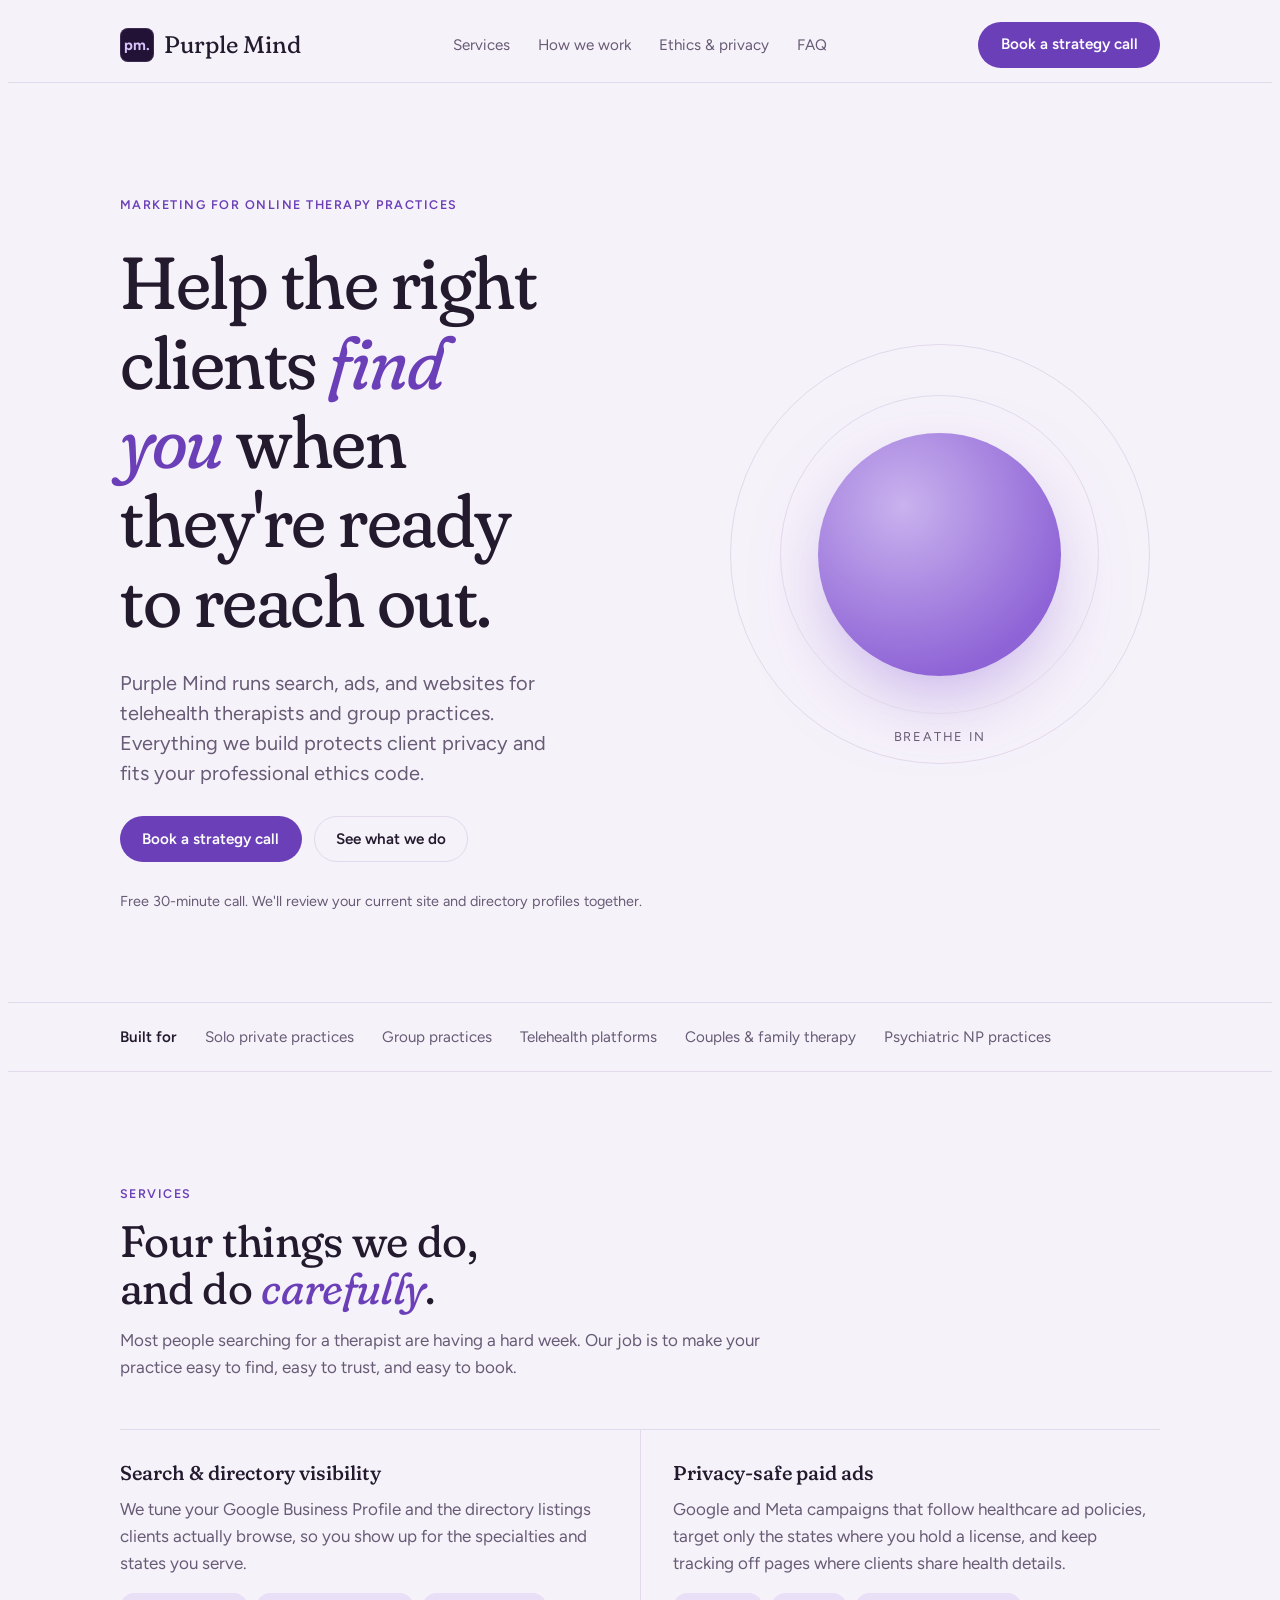
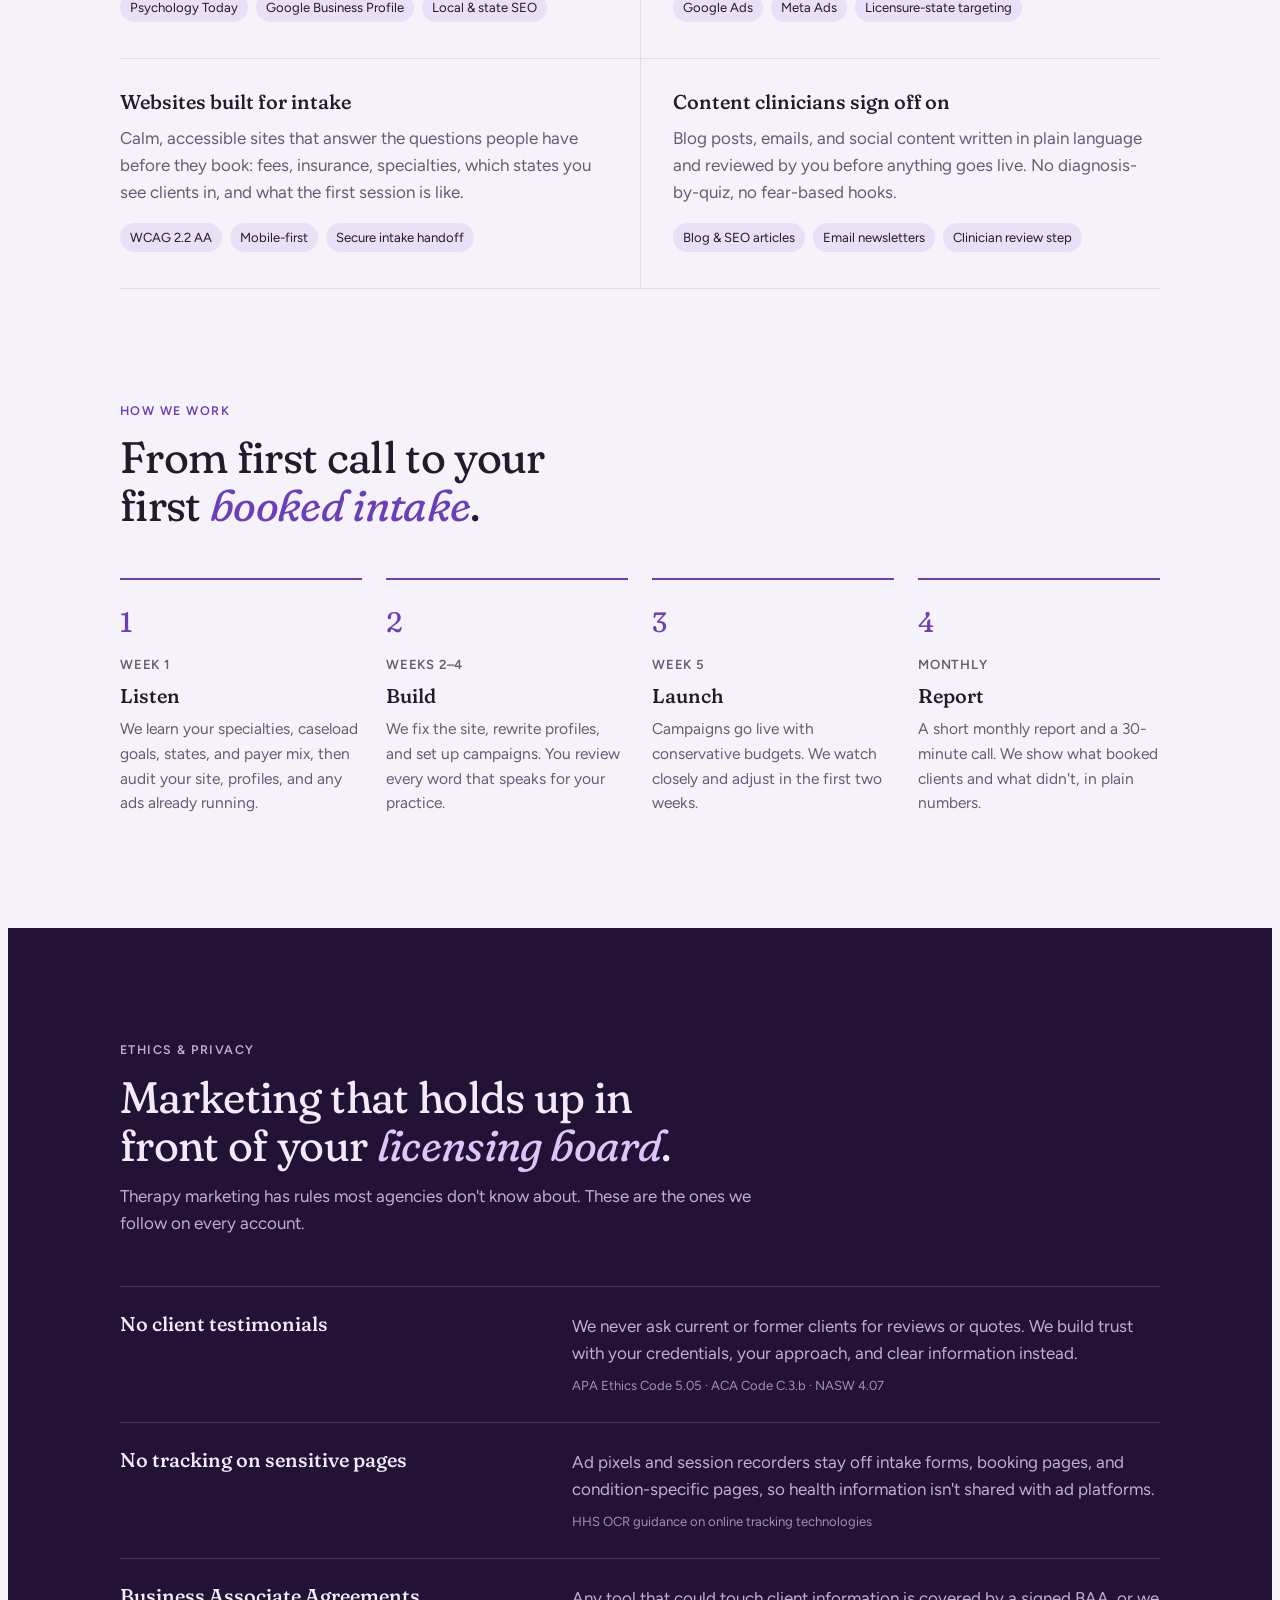
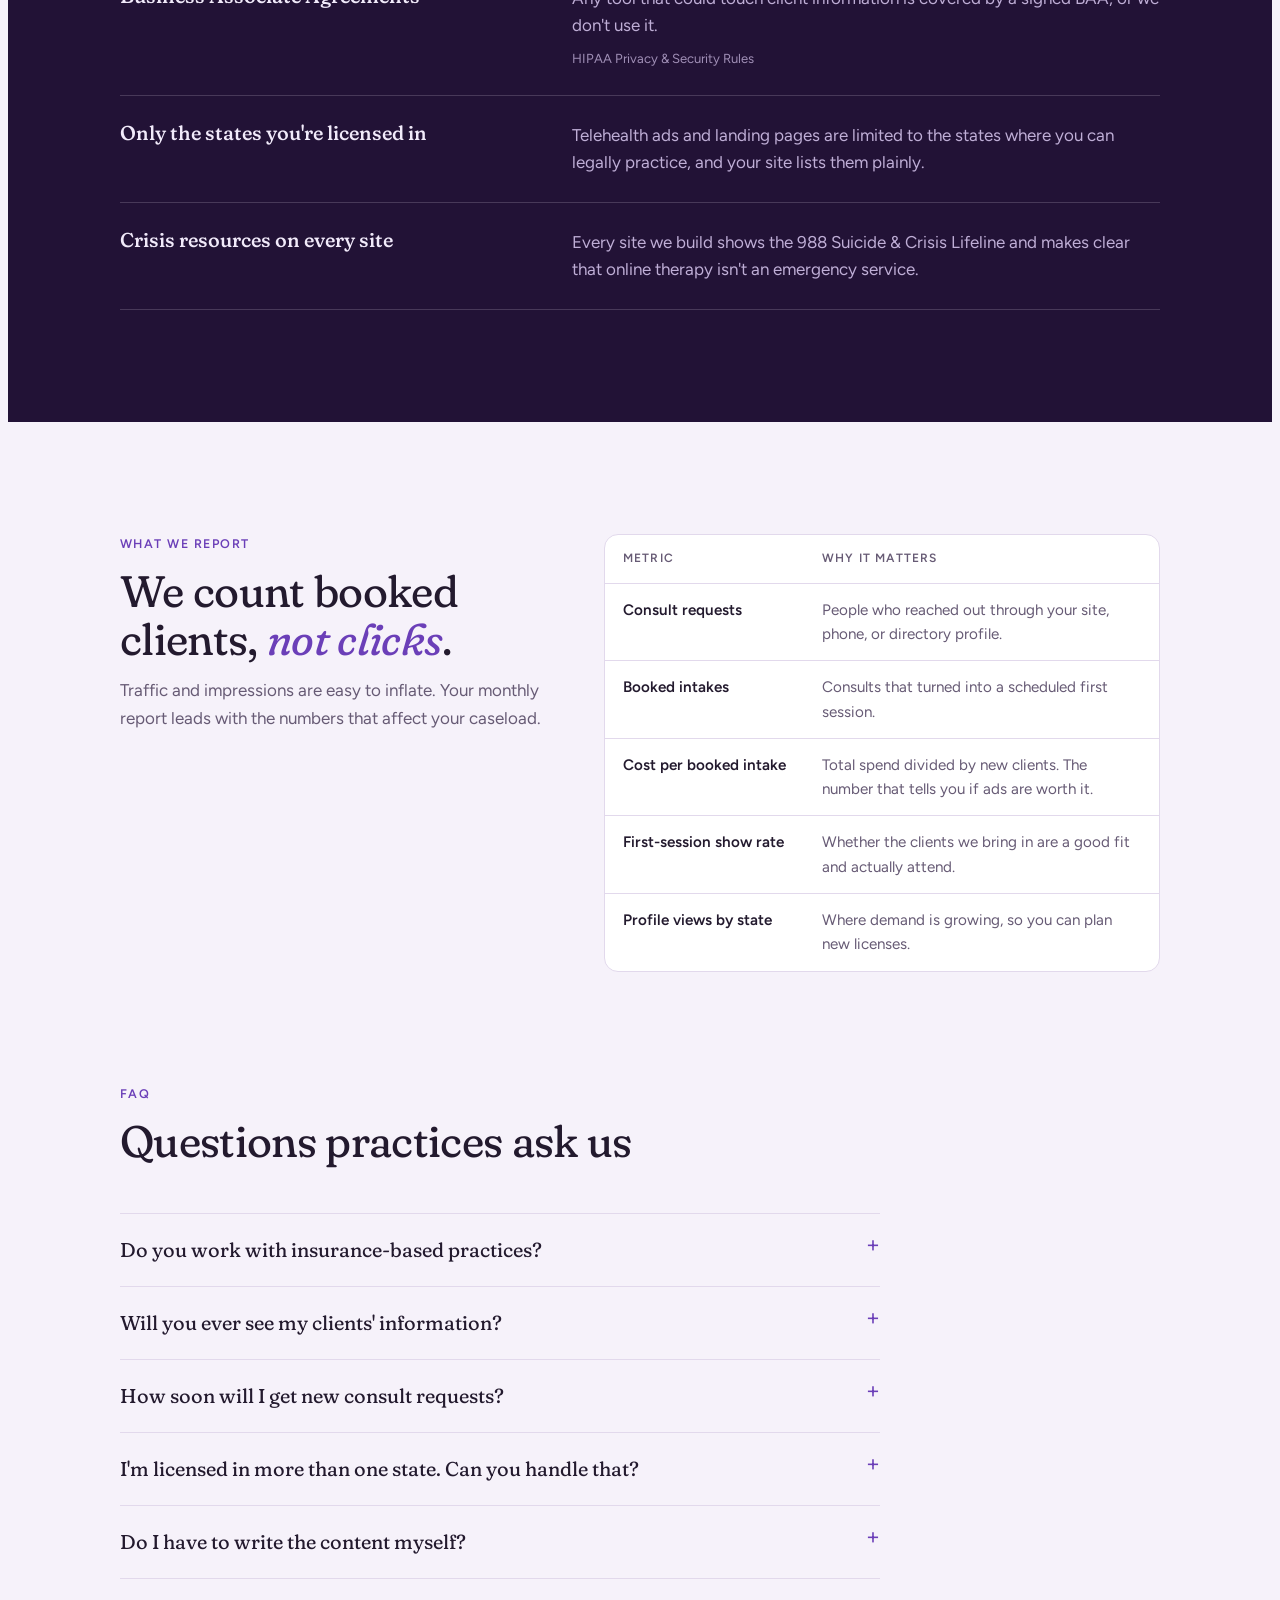
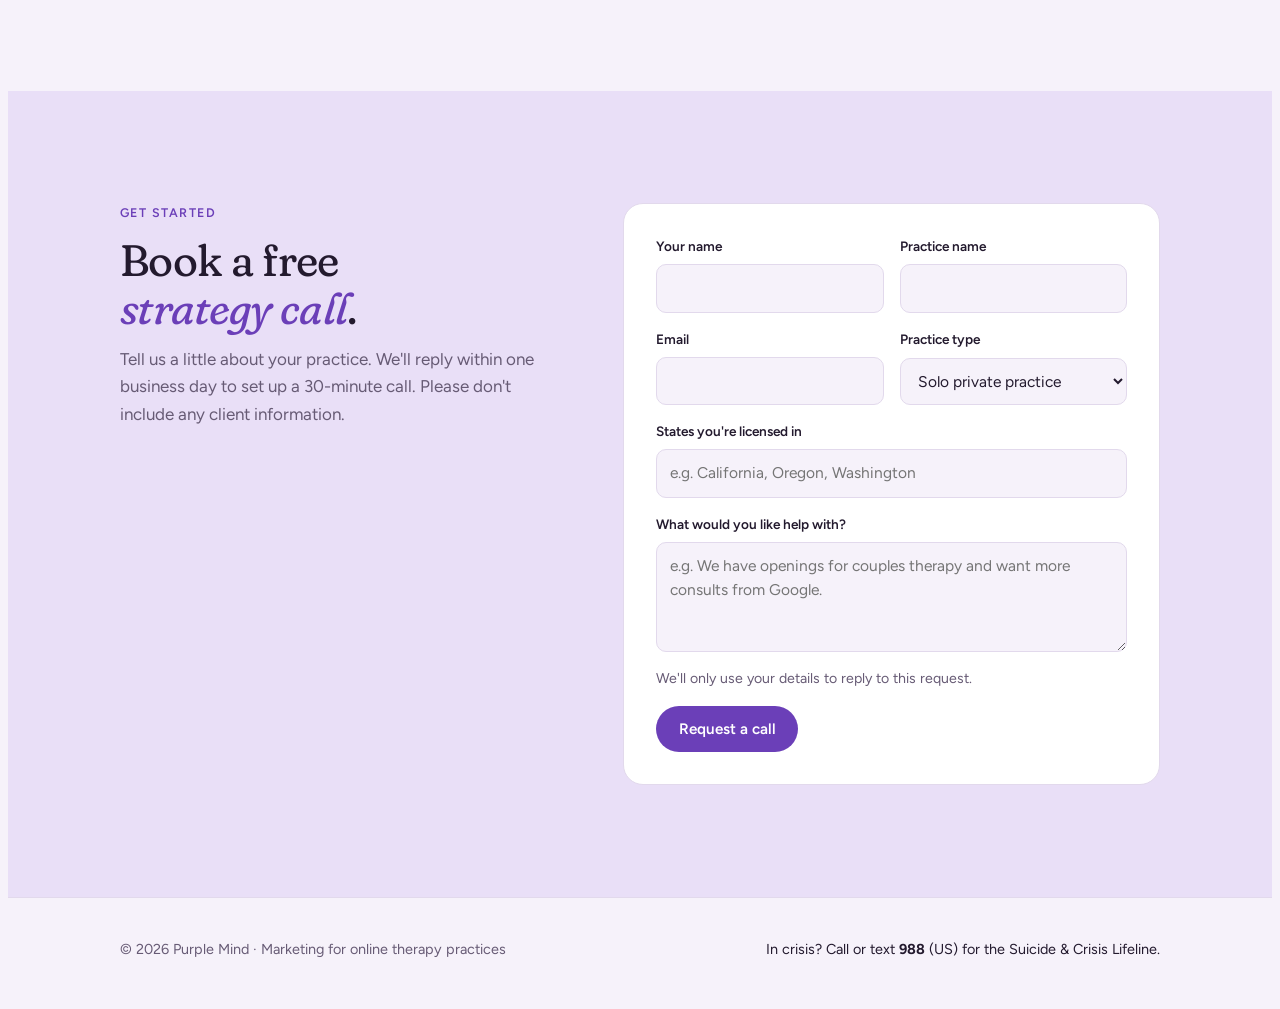
==== index.html @ 17be766f "Add Purple Mind marketing site Co-Authored-By: Claude Opus 5.5 <noreply@anthropic.com>" ====
<!doctype html>
<html lang="en">
<head>
<meta charset="utf-8">
<meta name="viewport" content="width=device-width, initial-scale=1, viewport-fit=cover">
<meta name="description" content="Purple Mind is a marketing agency for online therapy practices: privacy-safe ads, search, and websites built for intake.">
<title>Purple Mind</title>
<link rel="preconnect" href="https://fonts.googleapis.com">
<link rel="preconnect" href="https://fonts.gstatic.com" crossorigin>
<link rel="stylesheet" href="https://fonts.googleapis.com/css2?family=Fraunces:ital,opsz,wght,SOFT@0,9..144,300..600,100;1,9..144,300..600,100&family=Figtree:wght@400;500;600;700&display=swap">
<style>
/* Layout: calm left-aligned editorial column, one breathing orb in the hero, a deep plum band for the ethics promise */
:root {
  --bg: #F6F2FA;
  --surface: #FFFFFF;
  --ink: #231A2E;
  --muted: #675B75;
  --line: #E2D9EC;
  --accent: #6B3FB8;
  --accent-ink: #FFFFFF;
  --soft: #E9DFF7;
  --band: #221236;
  --band-ink: #F1EAFA;
  --band-muted: #BFAED6;
  --orb-a: #C9B2EE;
  --orb-b: #8E63D6;
  --display: "Fraunces", "Iowan Old Style", Georgia, serif;
  --body: "Figtree", "Segoe UI", system-ui, -apple-system, sans-serif;
  --step-0: 1rem;
  --step-1: 1.25rem;
  --step-2: 1.75rem;
  --step-3: clamp(2rem, 4vw, 2.75rem);
  --step-4: clamp(2.6rem, 6.5vw, 4.6rem);
}
@media (prefers-color-scheme: dark) {
  :root:not([data-theme="light"]) {
    --bg: #14101A; --surface: #1D1726; --ink: #EEE8F6; --muted: #A99CBA; --line: #2F263B;
    --accent: #B99BF2; --accent-ink: #1A1024; --soft: #2A203A;
    --band: #1E1132; --band-ink: #F1EAFA; --band-muted: #B6A6CF;
    --orb-a: #4A3474; --orb-b: #9C78E2; color-scheme: dark;
  }
}
:root[data-theme="dark"] {
  --bg: #14101A; --surface: #1D1726; --ink: #EEE8F6; --muted: #A99CBA; --line: #2F263B;
  --accent: #B99BF2; --accent-ink: #1A1024; --soft: #2A203A;
  --band: #1E1132; --band-ink: #F1EAFA; --band-muted: #B6A6CF;
  --orb-a: #4A3474; --orb-b: #9C78E2; color-scheme: dark;
}

* { box-sizing: border-box; }
html { scroll-behavior: smooth; }
@media (prefers-reduced-motion: reduce) { html { scroll-behavior: auto; } }
body {
  background: var(--bg); color: var(--ink);
  font-family: var(--body); font-size: 17px; line-height: 1.6;
  -webkit-font-smoothing: antialiased;
}
.wrap { max-width: 1120px; margin-inline: auto; padding-inline: clamp(16px, 4vw, 40px); }
h1, h2, h3 { font-family: var(--display); font-weight: 400; line-height: 1.08; text-wrap: balance; margin: 0; font-variation-settings: "SOFT" 100; }
h1 { font-size: var(--step-4); letter-spacing: -0.02em; }
h2 { font-size: var(--step-3); letter-spacing: -0.015em; }
h3 { font-size: var(--step-1); font-weight: 500; }
em { font-style: italic; color: var(--accent); }
p { margin: 0; }
a { color: inherit; }
:focus-visible { outline: 2px solid var(--accent); outline-offset: 3px; border-radius: 4px; }
.eyebrow { font-size: 0.78rem; font-weight: 600; letter-spacing: 0.12em; text-transform: uppercase; color: var(--accent); }
.lede { font-size: var(--step-1); color: var(--muted); max-width: 34ch; line-height: 1.5; }

.btn {
  display: inline-flex; align-items: center; gap: 0.5em;
  font: 600 0.95rem/1 var(--body); text-decoration: none;
  padding: 0.95em 1.4em; border-radius: 999px; border: 1px solid transparent; cursor: pointer;
  transition: transform .2s ease, background .2s ease;
}
.btn-primary { background: var(--accent); color: var(--accent-ink); }
.btn-primary:hover { transform: translateY(-1px); }
.btn-ghost { border-color: var(--line); color: var(--ink); background: transparent; }
.btn-ghost:hover { background: var(--soft); }

/* Nav */
header.nav {
  position: sticky; top: env(safe-area-inset-top, 0px); z-index: 10;
  background: color-mix(in srgb, var(--bg) 88%, transparent);
  backdrop-filter: blur(10px); border-bottom: 1px solid var(--line);
}
.nav .wrap { display: flex; align-items: center; justify-content: space-between; gap: 16px; padding-block: 14px; }
.logo { font-family: var(--display); font-size: 1.5rem; text-decoration: none; display: flex; align-items: center; gap: 10px; font-variation-settings: "SOFT" 100; }
.logo-mark { width: 34px; height: 34px; border-radius: 8px; background: #221236; color: #D8C3FB; display: grid; place-items: center; font: 700 0.92rem/1 var(--body); letter-spacing: -0.02em; box-shadow: inset 0 0 0 1px color-mix(in srgb, #D8C3FB 14%, transparent); }
.nav-links { display: flex; gap: 28px; font-size: 0.95rem; color: var(--muted); }
.nav-links a { text-decoration: none; }
.nav-links a:hover { color: var(--ink); }
@media (max-width: 820px) { .nav-links { display: none; } }

/* Hero */
.hero { padding-block: clamp(56px, 9vw, 112px) clamp(48px, 7vw, 88px); }
.hero .wrap { display: grid; grid-template-columns: 1.25fr 1fr; gap: 48px; align-items: center; }
.hero-copy { display: grid; gap: 28px; min-width: 0; }
.hero-actions { display: flex; flex-wrap: wrap; gap: 12px; }
.hero-note { font-size: 0.9rem; color: var(--muted); }
.breath { position: relative; aspect-ratio: 1; max-width: 420px; width: 100%; justify-self: center; display: grid; place-items: center; }
.ring { position: absolute; inset: 0; border-radius: 50%; border: 1px solid var(--line); }
.ring.r2 { inset: 12%; }
.orb {
  width: 58%; aspect-ratio: 1; border-radius: 50%;
  background: radial-gradient(circle at 35% 30%, var(--orb-a), var(--orb-b) 75%);
  box-shadow: 0 30px 80px -20px color-mix(in srgb, var(--orb-b) 55%, transparent);
  animation: breathe 10s ease-in-out infinite;
}
.breath-label { position: absolute; bottom: 4%; font-size: 0.8rem; letter-spacing: 0.14em; text-transform: uppercase; color: var(--muted); }
@keyframes breathe { 0%, 100% { transform: scale(0.82); } 50% { transform: scale(1.08); } }
@media (prefers-reduced-motion: reduce) { .orb { animation: none; } }
@media (max-width: 820px) {
  .hero .wrap { grid-template-columns: 1fr; }
  .breath { max-width: 260px; order: -1; }
}

/* Audience strip */
.audience { border-block: 1px solid var(--line); padding-block: 22px; }
.audience .wrap { display: flex; flex-wrap: wrap; align-items: center; gap: 12px 28px; color: var(--muted); font-size: 0.95rem; }
.audience strong { color: var(--ink); font-weight: 600; }

section.block { padding-block: clamp(64px, 9vw, 112px); }
.section-head { display: grid; gap: 14px; max-width: 640px; margin-bottom: 48px; }
.section-head p { color: var(--muted); }

/* Services */
.services { display: grid; grid-template-columns: repeat(2, minmax(0, 1fr)); gap: 0; border-top: 1px solid var(--line); }
.service { padding: 32px 32px 36px 0; border-bottom: 1px solid var(--line); display: grid; gap: 12px; align-content: start; }
.service:nth-child(even) { padding-left: 32px; padding-right: 0; border-left: 1px solid var(--line); }
.service p { color: var(--muted); max-width: 46ch; }
.service ul { margin: 4px 0 0; padding: 0; list-style: none; display: flex; flex-wrap: wrap; gap: 8px; }
.service li { font-size: 0.82rem; padding: 4px 10px; border-radius: 999px; background: var(--soft); color: var(--ink); }
@media (max-width: 720px) {
  .services { grid-template-columns: 1fr; }
  .service, .service:nth-child(even) { padding: 28px 0; border-left: 0; }
}

/* Process */
.steps { display: grid; grid-template-columns: repeat(4, minmax(0, 1fr)); gap: 24px; counter-reset: step; }
.step { display: grid; gap: 10px; align-content: start; padding-top: 20px; border-top: 2px solid var(--accent); }
.step-num { font-family: var(--display); font-size: var(--step-2); color: var(--accent); font-variation-settings: "SOFT" 100; }
.step .when { font-size: 0.82rem; font-weight: 600; letter-spacing: 0.06em; text-transform: uppercase; color: var(--muted); }
.step p { color: var(--muted); font-size: 0.97rem; }
@media (max-width: 880px) { .steps { grid-template-columns: repeat(2, minmax(0, 1fr)); } }
@media (max-width: 520px) { .steps { grid-template-columns: 1fr; } }

/* Ethics band */
.band { background: var(--band); color: var(--band-ink); }
.band .eyebrow { color: var(--band-muted); }
.band .section-head p { color: var(--band-muted); }
.band em { color: #D9C6FA; }
.rules { display: grid; gap: 0; border-top: 1px solid color-mix(in srgb, var(--band-ink) 18%, transparent); }
.rule { display: grid; grid-template-columns: minmax(0, 1fr) minmax(0, 1.4fr); gap: 32px; padding-block: 26px; border-bottom: 1px solid color-mix(in srgb, var(--band-ink) 18%, transparent); }
.rule h3 { color: var(--band-ink); }
.rule p { color: var(--band-muted); }
.rule .src { display: block; margin-top: 8px; font-size: 0.82rem; color: color-mix(in srgb, var(--band-muted) 80%, transparent); }
@media (max-width: 720px) { .rule { grid-template-columns: 1fr; gap: 8px; } }

/* Reporting */
.report { display: grid; grid-template-columns: 1fr 1.3fr; gap: 56px; align-items: start; }
.report .section-head { margin-bottom: 0; }
.table-wrap { overflow-x: auto; border: 1px solid var(--line); border-radius: 14px; background: var(--surface); }
table { width: 100%; border-collapse: collapse; font-size: 0.95rem; }
th, td { text-align: left; padding: 14px 18px; border-bottom: 1px solid var(--line); vertical-align: top; }
th { font-size: 0.75rem; letter-spacing: 0.1em; text-transform: uppercase; color: var(--muted); font-weight: 600; }
tr:last-child td { border-bottom: 0; }
td:first-child { font-weight: 600; white-space: nowrap; }
td:last-child { color: var(--muted); }
@media (max-width: 880px) { .report { grid-template-columns: 1fr; gap: 32px; } }

/* FAQ */
.faq { max-width: 760px; border-top: 1px solid var(--line); }
details { border-bottom: 1px solid var(--line); padding-block: 20px; }
summary { cursor: pointer; list-style: none; display: flex; justify-content: space-between; gap: 16px; font-family: var(--display); font-size: var(--step-1); font-variation-settings: "SOFT" 100; }
summary::-webkit-details-marker { display: none; }
summary::after { content: "+"; color: var(--accent); font-family: var(--body); font-size: 1.4rem; line-height: 1; transition: transform .2s; }
details[open] summary::after { transform: rotate(45deg); }
details p { color: var(--muted); margin-top: 12px; max-width: 62ch; }

/* Contact */
.contact { background: var(--soft); }
.contact .wrap { display: grid; grid-template-columns: 1fr 1.2fr; gap: 56px; align-items: start; }
.contact .section-head { margin-bottom: 0; }
form { display: grid; grid-template-columns: repeat(2, minmax(0, 1fr)); gap: 16px; background: var(--surface); padding: clamp(20px, 3vw, 32px); border-radius: 20px; border: 1px solid var(--line); }
.field { display: grid; gap: 6px; min-width: 0; }
.field.full { grid-column: 1 / -1; }
label { font-size: 0.85rem; font-weight: 600; }
input, select, textarea {
  font: inherit; font-size: 0.97rem; color: var(--ink); background: var(--bg);
  border: 1px solid var(--line); border-radius: 10px; padding: 11px 13px; width: 100%;
}
textarea { min-height: 110px; resize: vertical; }
input:focus, select:focus, textarea:focus { outline: 2px solid var(--accent); outline-offset: 1px; border-color: transparent; }
.form-foot { grid-column: 1 / -1; display: flex; flex-wrap: wrap; align-items: center; gap: 16px; justify-content: space-between; }
.form-foot small { color: var(--muted); max-width: 38ch; }
.thanks { grid-column: 1 / -1; padding: 14px 16px; border-radius: 10px; background: var(--soft); font-size: 0.95rem; }
@media (max-width: 880px) { .contact .wrap { grid-template-columns: 1fr; gap: 32px; } }
@media (max-width: 520px) { form { grid-template-columns: 1fr; } }

/* Footer */
footer { padding-block: 40px; border-top: 1px solid var(--line); }
footer .wrap { display: flex; flex-wrap: wrap; justify-content: space-between; gap: 16px; color: var(--muted); font-size: 0.9rem; }
.crisis { color: var(--ink); }
</style>
</head>
<body>
<header class="nav">
  <div class="wrap">
    <a class="logo" href="#top"><span class="logo-mark" aria-hidden="true">pm.</span>Purple Mind</a>
    <nav class="nav-links" aria-label="Main">
      <a href="#services">Services</a>
      <a href="#process">How we work</a>
      <a href="#ethics">Ethics &amp; privacy</a>
      <a href="#faq">FAQ</a>
    </nav>
    <a class="btn btn-primary" href="#contact">Book a strategy call</a>
  </div>
</header>

<main id="top">
  <section class="hero">
    <div class="wrap">
      <div class="hero-copy">
        <span class="eyebrow">Marketing for online therapy practices</span>
        <h1>Help the right clients <em>find you</em> when they're ready to reach out.</h1>
        <p class="lede">Purple Mind runs search, ads, and websites for telehealth therapists and group practices. Everything we build protects client privacy and fits your professional ethics code.</p>
        <div class="hero-actions">
          <a class="btn btn-primary" href="#contact">Book a strategy call</a>
          <a class="btn btn-ghost" href="#services">See what we do</a>
        </div>
        <p class="hero-note">Free 30-minute call. We'll review your current site and directory profiles together.</p>
      </div>
      <div class="breath" aria-hidden="true">
        <span class="ring"></span><span class="ring r2"></span>
        <span class="orb"></span>
        <span class="breath-label" id="breath-label">Breathe in</span>
      </div>
    </div>
  </section>

  <div class="audience">
    <div class="wrap">
      <strong>Built for</strong>
      <span>Solo private practices</span>
      <span>Group practices</span>
      <span>Telehealth platforms</span>
      <span>Couples &amp; family therapy</span>
      <span>Psychiatric NP practices</span>
    </div>
  </div>

  <section class="block" id="services">
    <div class="wrap">
      <div class="section-head">
        <span class="eyebrow">Services</span>
        <h2>Four things we do, and do <em>carefully</em>.</h2>
        <p>Most people searching for a therapist are having a hard week. Our job is to make your practice easy to find, easy to trust, and easy to book.</p>
      </div>
      <div class="services">
        <article class="service">
          <h3>Search &amp; directory visibility</h3>
          <p>We tune your Google Business Profile and the directory listings clients actually browse, so you show up for the specialties and states you serve.</p>
          <ul><li>Psychology Today</li><li>Google Business Profile</li><li>Local &amp; state SEO</li></ul>
        </article>
        <article class="service">
          <h3>Privacy-safe paid ads</h3>
          <p>Google and Meta campaigns that follow healthcare ad policies, target only the states where you hold a license, and keep tracking off pages where clients share health details.</p>
          <ul><li>Google Ads</li><li>Meta Ads</li><li>Licensure-state targeting</li></ul>
        </article>
        <article class="service">
          <h3>Websites built for intake</h3>
          <p>Calm, accessible sites that answer the questions people have before they book: fees, insurance, specialties, which states you see clients in, and what the first session is like.</p>
          <ul><li>WCAG 2.2 AA</li><li>Mobile-first</li><li>Secure intake handoff</li></ul>
        </article>
        <article class="service">
          <h3>Content clinicians sign off on</h3>
          <p>Blog posts, emails, and social content written in plain language and reviewed by you before anything goes live. No diagnosis-by-quiz, no fear-based hooks.</p>
          <ul><li>Blog &amp; SEO articles</li><li>Email newsletters</li><li>Clinician review step</li></ul>
        </article>
      </div>
    </div>
  </section>

  <section class="block" id="process" style="padding-top:0">
    <div class="wrap">
      <div class="section-head">
        <span class="eyebrow">How we work</span>
        <h2>From first call to your first <em>booked intake</em>.</h2>
      </div>
      <div class="steps">
        <div class="step">
          <span class="step-num">1</span>
          <span class="when">Week 1</span>
          <h3>Listen</h3>
          <p>We learn your specialties, caseload goals, states, and payer mix, then audit your site, profiles, and any ads already running.</p>
        </div>
        <div class="step">
          <span class="step-num">2</span>
          <span class="when">Weeks 2–4</span>
          <h3>Build</h3>
          <p>We fix the site, rewrite profiles, and set up campaigns. You review every word that speaks for your practice.</p>
        </div>
        <div class="step">
          <span class="step-num">3</span>
          <span class="when">Week 5</span>
          <h3>Launch</h3>
          <p>Campaigns go live with conservative budgets. We watch closely and adjust in the first two weeks.</p>
        </div>
        <div class="step">
          <span class="step-num">4</span>
          <span class="when">Monthly</span>
          <h3>Report</h3>
          <p>A short monthly report and a 30-minute call. We show what booked clients and what didn't, in plain numbers.</p>
        </div>
      </div>
    </div>
  </section>

  <section class="block band" id="ethics">
    <div class="wrap">
      <div class="section-head">
        <span class="eyebrow">Ethics &amp; privacy</span>
        <h2>Marketing that holds up in front of your <em>licensing board</em>.</h2>
        <p>Therapy marketing has rules most agencies don't know about. These are the ones we follow on every account.</p>
      </div>
      <div class="rules">
        <div class="rule">
          <h3>No client testimonials</h3>
          <p>We never ask current or former clients for reviews or quotes. We build trust with your credentials, your approach, and clear information instead.
            <span class="src">APA Ethics Code 5.05 · ACA Code C.3.b · NASW 4.07</span></p>
        </div>
        <div class="rule">
          <h3>No tracking on sensitive pages</h3>
          <p>Ad pixels and session recorders stay off intake forms, booking pages, and condition-specific pages, so health information isn't shared with ad platforms.
            <span class="src">HHS OCR guidance on online tracking technologies</span></p>
        </div>
        <div class="rule">
          <h3>Business Associate Agreements</h3>
          <p>Any tool that could touch client information is covered by a signed BAA, or we don't use it.
            <span class="src">HIPAA Privacy &amp; Security Rules</span></p>
        </div>
        <div class="rule">
          <h3>Only the states you're licensed in</h3>
          <p>Telehealth ads and landing pages are limited to the states where you can legally practice, and your site lists them plainly.</p>
        </div>
        <div class="rule">
          <h3>Crisis resources on every site</h3>
          <p>Every site we build shows the 988 Suicide &amp; Crisis Lifeline and makes clear that online therapy isn't an emergency service.</p>
        </div>
      </div>
    </div>
  </section>

  <section class="block" id="reporting">
    <div class="wrap report">
      <div class="section-head">
        <span class="eyebrow">What we report</span>
        <h2>We count booked clients, <em>not clicks</em>.</h2>
        <p>Traffic and impressions are easy to inflate. Your monthly report leads with the numbers that affect your caseload.</p>
      </div>
      <div class="table-wrap">
        <table>
          <thead><tr><th>Metric</th><th>Why it matters</th></tr></thead>
          <tbody>
            <tr><td>Consult requests</td><td>People who reached out through your site, phone, or directory profile.</td></tr>
            <tr><td>Booked intakes</td><td>Consults that turned into a scheduled first session.</td></tr>
            <tr><td>Cost per booked intake</td><td>Total spend divided by new clients. The number that tells you if ads are worth it.</td></tr>
            <tr><td>First-session show rate</td><td>Whether the clients we bring in are a good fit and actually attend.</td></tr>
            <tr><td>Profile views by state</td><td>Where demand is growing, so you can plan new licenses.</td></tr>
          </tbody>
        </table>
      </div>
    </div>
  </section>

  <section class="block" id="faq" style="padding-top:0">
    <div class="wrap">
      <div class="section-head">
        <span class="eyebrow">FAQ</span>
        <h2>Questions practices ask us</h2>
      </div>
      <div class="faq">
        <details>
          <summary>Do you work with insurance-based practices?</summary>
          <p>Yes. We work with private-pay, in-network, and mixed practices. We'll shape your messaging and ad targeting around the panels you're on and the fees you charge.</p>
        </details>
        <details>
          <summary>Will you ever see my clients' information?</summary>
          <p>No. We set things up so client details go straight into your EHR or practice management system. We see counts, such as how many consults were booked, never names or notes.</p>
        </details>
        <details>
          <summary>How soon will I get new consult requests?</summary>
          <p>Paid ads usually bring the first requests within a few weeks of launch. Search and directory work builds more slowly, often over three to six months. We'll give you a realistic forecast after the audit.</p>
        </details>
        <details>
          <summary>I'm licensed in more than one state. Can you handle that?</summary>
          <p>Yes. We build state-specific pages and campaigns, and keep each one inside the rules for that state, including PSYPACT and counseling compact states where they apply.</p>
        </details>
        <details>
          <summary>Do I have to write the content myself?</summary>
          <p>No. We write it, and you approve it. Nothing clinical goes live without a licensed clinician on your team signing off.</p>
        </details>
      </div>
    </div>
  </section>

  <section class="block contact" id="contact">
    <div class="wrap">
      <div class="section-head">
        <span class="eyebrow">Get started</span>
        <h2>Book a free <em>strategy call</em>.</h2>
        <p>Tell us a little about your practice. We'll reply within one business day to set up a 30-minute call. Please don't include any client information.</p>
      </div>
      <form id="contact-form" novalidate>
        <div class="field">
          <label for="f-name">Your name</label>
          <input id="f-name" name="name" autocomplete="name" required>
        </div>
        <div class="field">
          <label for="f-practice">Practice name</label>
          <input id="f-practice" name="practice" autocomplete="organization">
        </div>
        <div class="field">
          <label for="f-email">Email</label>
          <input id="f-email" name="email" type="email" autocomplete="email" required>
        </div>
        <div class="field">
          <label for="f-type">Practice type</label>
          <select id="f-type" name="type">
            <option>Solo private practice</option>
            <option>Group practice (2–10 clinicians)</option>
            <option>Group practice (10+ clinicians)</option>
            <option>Telehealth platform</option>
            <option>Other</option>
          </select>
        </div>
        <div class="field full">
          <label for="f-states">States you're licensed in</label>
          <input id="f-states" name="states" placeholder="e.g. California, Oregon, Washington">
        </div>
        <div class="field full">
          <label for="f-goal">What would you like help with?</label>
          <textarea id="f-goal" name="goal" placeholder="e.g. We have openings for couples therapy and want more consults from Google."></textarea>
        </div>
        <div class="form-foot">
          <small>We'll only use your details to reply to this request.</small>
          <button class="btn btn-primary" type="submit">Request a call</button>
        </div>
        <p class="thanks" id="thanks" role="status" hidden></p>
      </form>
    </div>
  </section>
</main>

<footer>
  <div class="wrap">
    <span>© 2026 Purple Mind · Marketing for online therapy practices</span>
    <span class="crisis">In crisis? Call or text <strong>988</strong> (US) for the Suicide &amp; Crisis Lifeline.</span>
  </div>
</footer>

<script>
(function () {
  var label = document.getElementById('breath-label');
  var reduce = window.matchMedia && window.matchMedia('(prefers-reduced-motion: reduce)').matches;
  if (label && !reduce) {
    var inhale = true;
    setInterval(function () { inhale = !inhale; label.textContent = inhale ? 'Breathe in' : 'Breathe out'; }, 5000);
  } else if (label) { label.textContent = 'Take a breath'; }

  var form = document.getElementById('contact-form');
  var thanks = document.getElementById('thanks');
  form.addEventListener('submit', function (e) {
    e.preventDefault();
    var name = form.elements.name.value.trim();
    var email = form.elements.email.value.trim();
    if (!name || !/^\S+@\S+\.\S+$/.test(email)) {
      thanks.textContent = 'Please add your name and a valid email address so we can reply.';
      thanks.hidden = false;
      return;
    }
    thanks.textContent = 'Thanks, ' + name.split(' ')[0] + '. Your request is ready. (Preview site: this form isn’t connected to an inbox yet.)';
    thanks.hidden = false;
    form.reset();
  });
})();
</script>
</body>
</html>
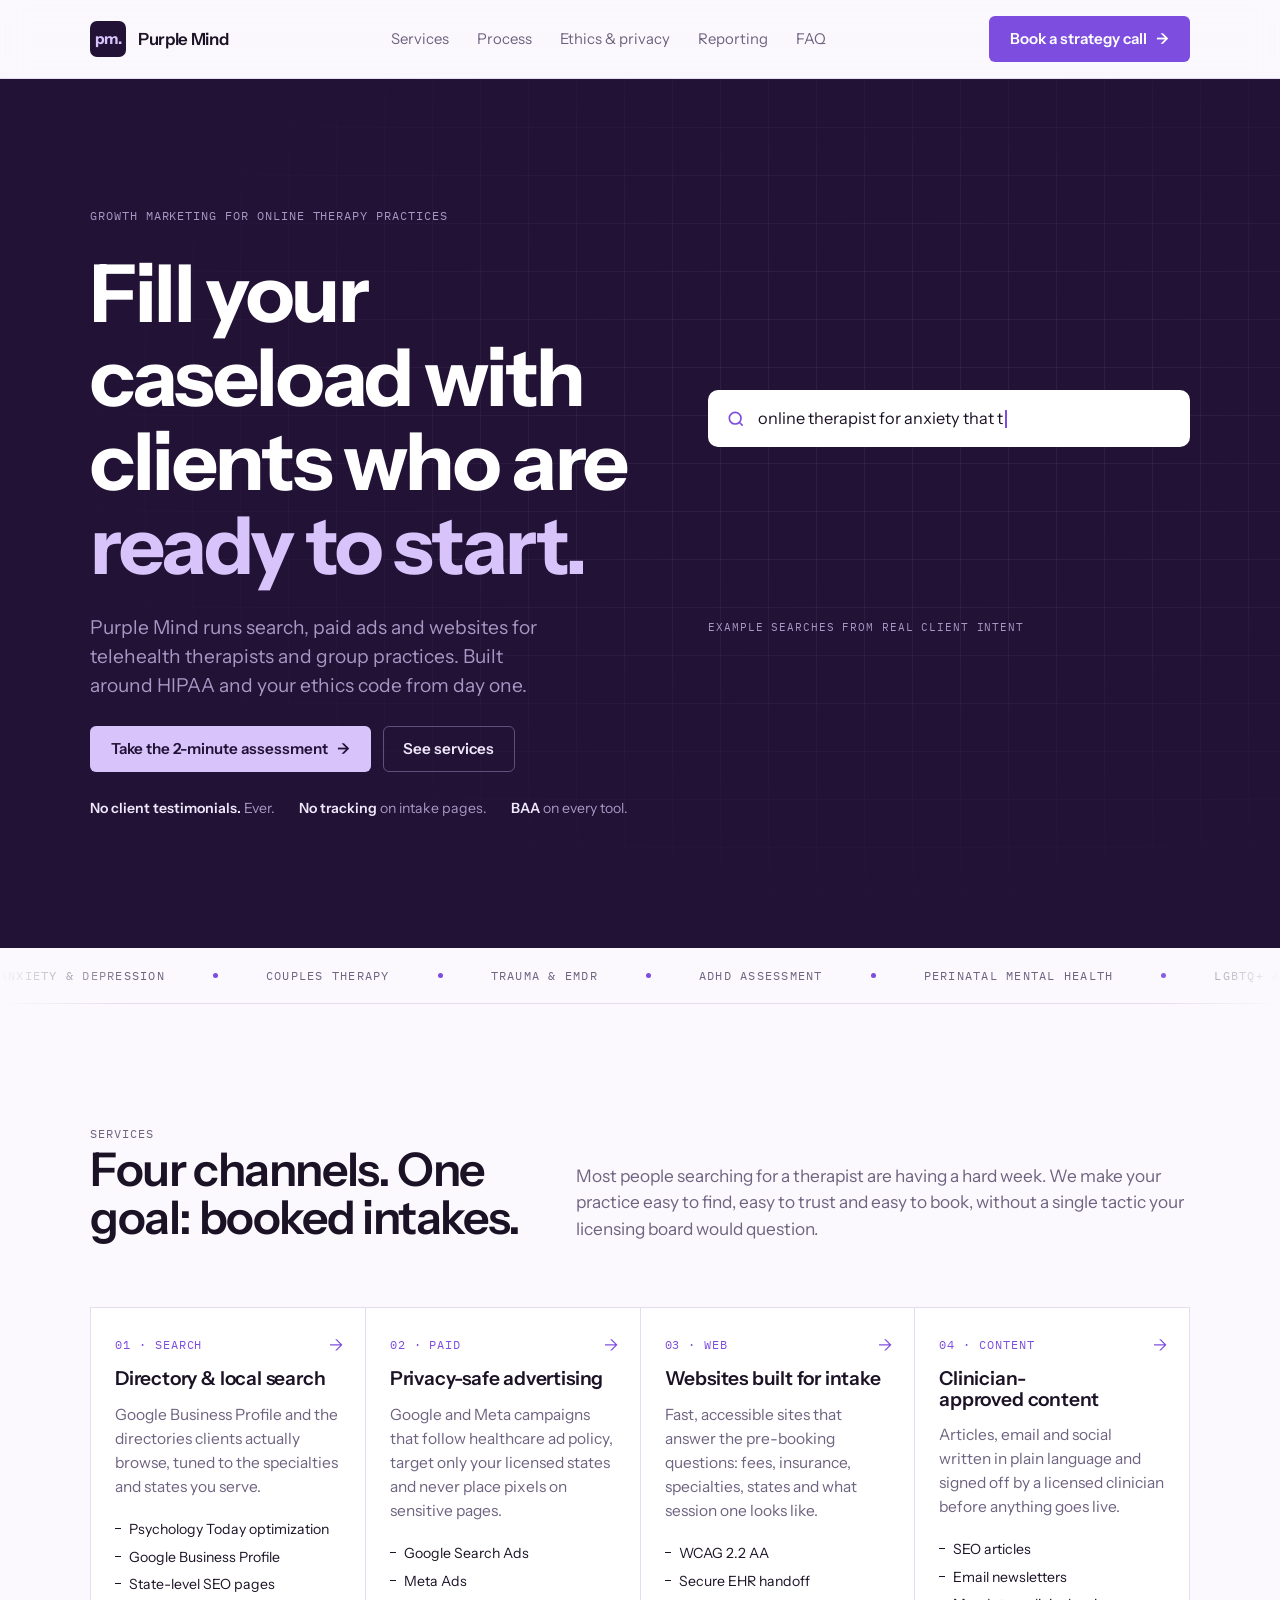
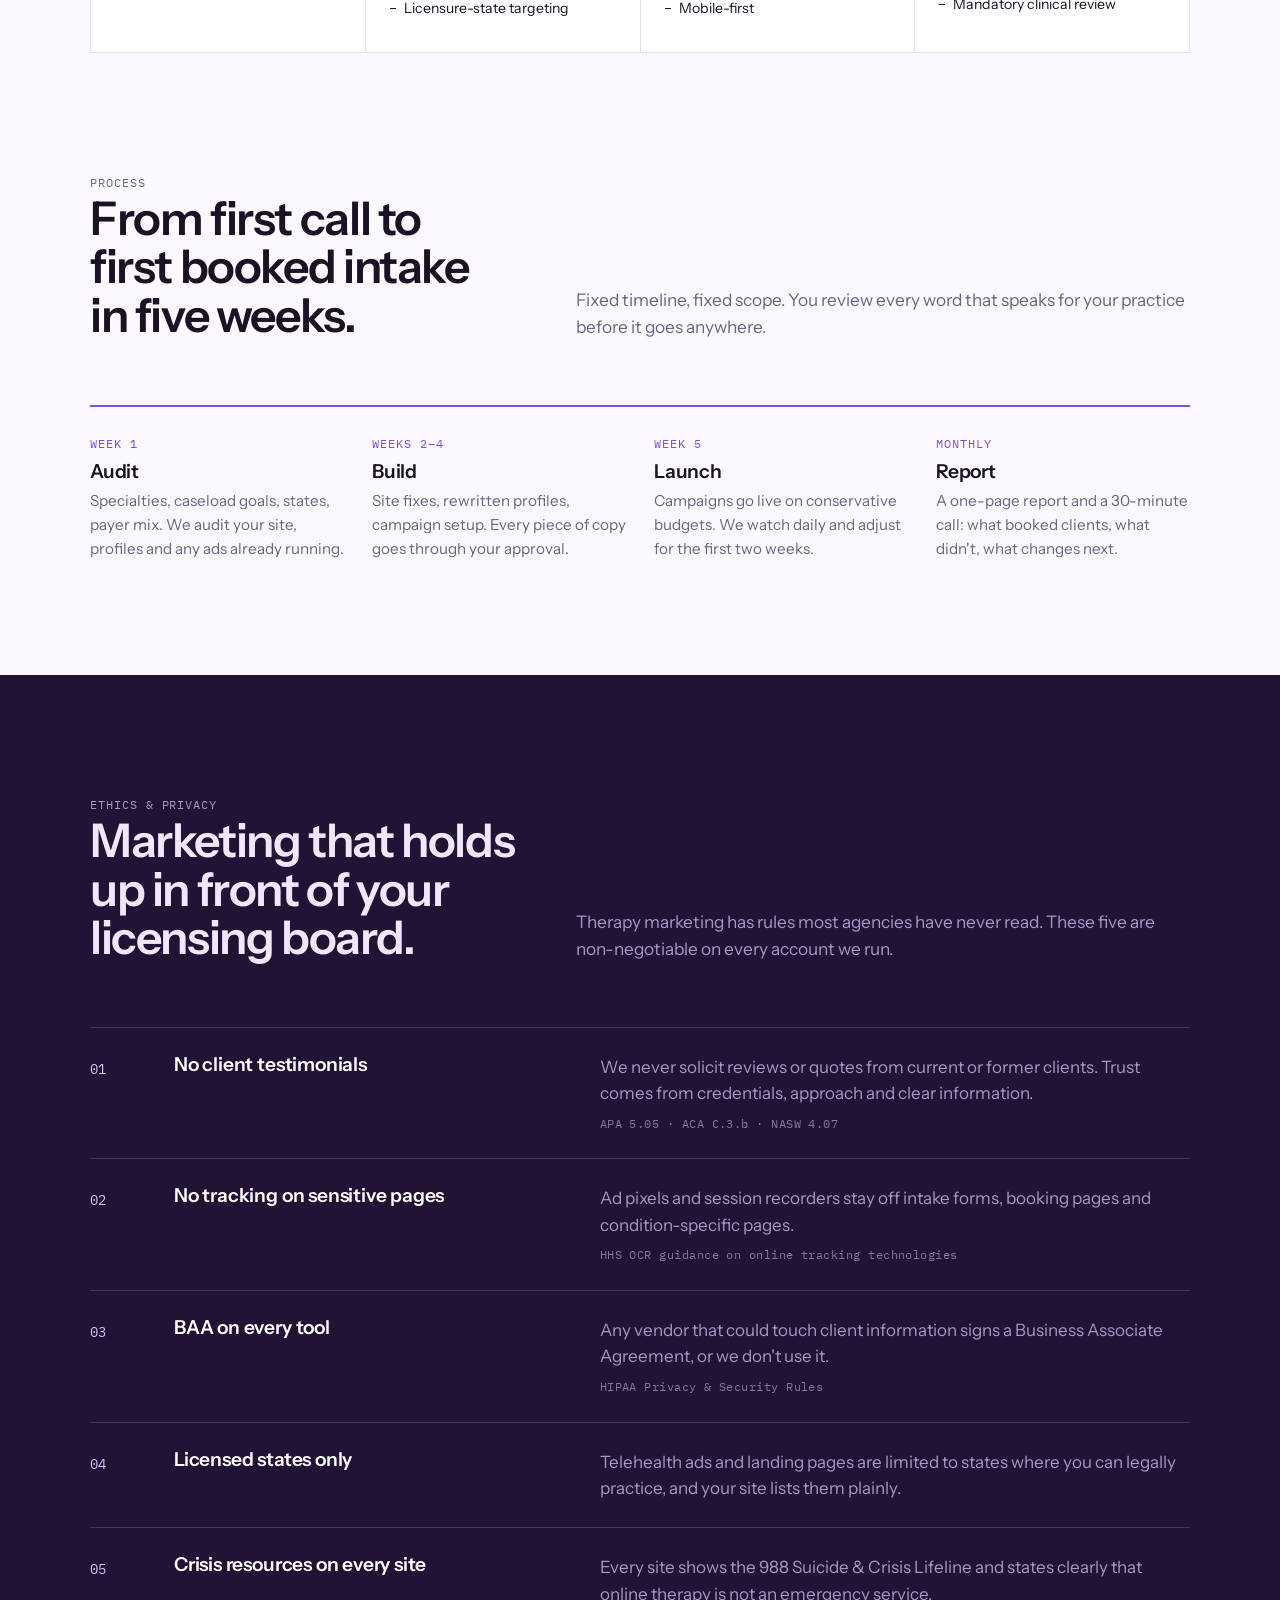
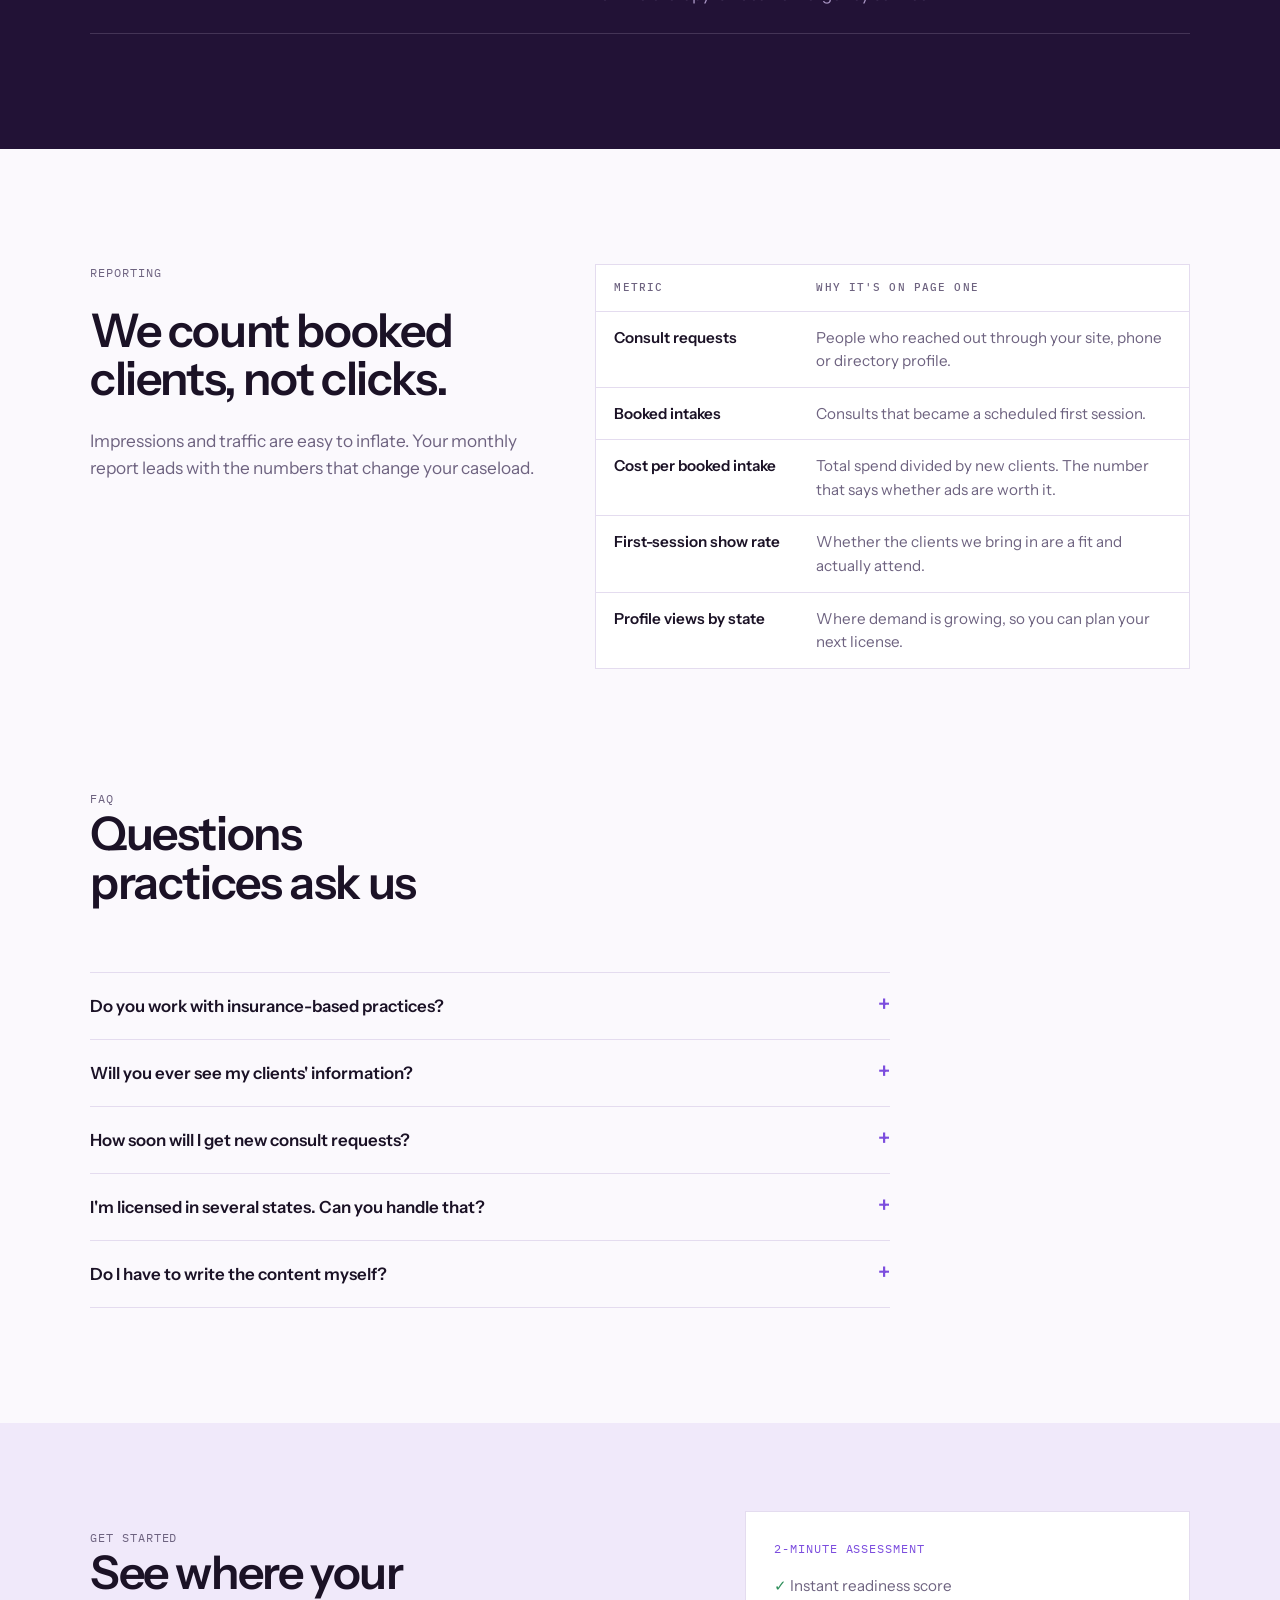
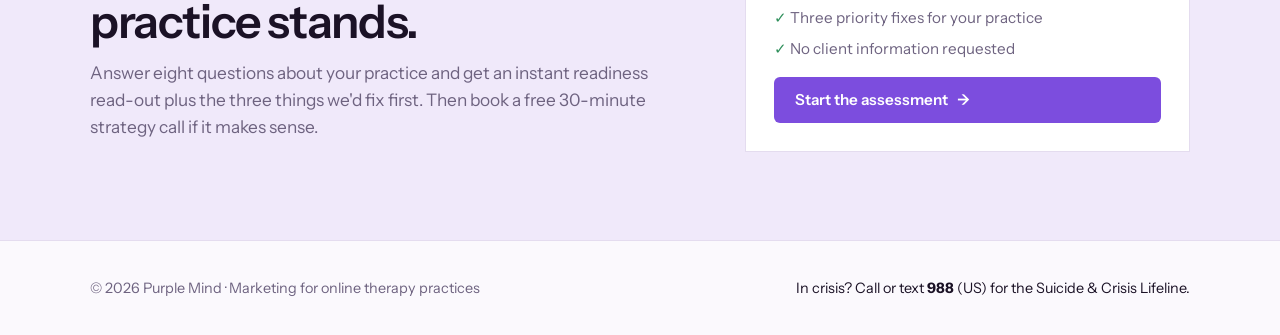
==== commit f9efbcd6: "Redesign site and add Practice Growth Assessment quiz Co-Authored-By: Claude Fable 5.1 <noreply@anth" ====
--- a/index.html
+++ b/index.html
@@ -3,218 +3,161 @@
 <head>
 <meta charset="utf-8">
 <meta name="viewport" content="width=device-width, initial-scale=1, viewport-fit=cover">
-<meta name="description" content="Purple Mind is a marketing agency for online therapy practices: privacy-safe ads, search, and websites built for intake.">
 <title>Purple Mind</title>
+<meta name="description" content="Purple Mind is a marketing agency for online therapy practices: privacy-safe ads, search visibility and websites built for intake.">
 <link rel="preconnect" href="https://fonts.googleapis.com">
 <link rel="preconnect" href="https://fonts.gstatic.com" crossorigin>
-<link rel="stylesheet" href="https://fonts.googleapis.com/css2?family=Fraunces:ital,opsz,wght,SOFT@0,9..144,300..600,100;1,9..144,300..600,100&family=Figtree:wght@400;500;600;700&display=swap">
+<link rel="stylesheet" href="https://fonts.googleapis.com/css2?family=Instrument+Sans:wght@400;500;600;700&family=IBM+Plex+Mono:wght@400;500&display=swap">
+<link rel="stylesheet" href="shared.css">
 <style>
-/* Layout: calm left-aligned editorial column, one breathing orb in the hero, a deep plum band for the ethics promise */
-:root {
-  --bg: #F6F2FA;
-  --surface: #FFFFFF;
-  --ink: #231A2E;
-  --muted: #675B75;
-  --line: #E2D9EC;
-  --accent: #6B3FB8;
-  --accent-ink: #FFFFFF;
-  --soft: #E9DFF7;
-  --band: #221236;
-  --band-ink: #F1EAFA;
-  --band-muted: #BFAED6;
-  --orb-a: #C9B2EE;
-  --orb-b: #8E63D6;
-  --display: "Fraunces", "Iowan Old Style", Georgia, serif;
-  --body: "Figtree", "Segoe UI", system-ui, -apple-system, sans-serif;
-  --step-0: 1rem;
-  --step-1: 1.25rem;
-  --step-2: 1.75rem;
-  --step-3: clamp(2rem, 4vw, 2.75rem);
-  --step-4: clamp(2.6rem, 6.5vw, 4.6rem);
+/* Hero: plum block, left-anchored headline, live search demo on the right */
+.hero { background: var(--plum); color: var(--plum-ink); overflow: hidden; position: relative; }
+.hero::before {
+  content: ""; position: absolute; inset: 0; pointer-events: none;
+  background-image: linear-gradient(color-mix(in srgb, var(--lavender) 7%, transparent) 1px, transparent 1px),
+                    linear-gradient(90deg, color-mix(in srgb, var(--lavender) 7%, transparent) 1px, transparent 1px);
+  background-size: 48px 48px;
+  mask-image: radial-gradient(ellipse at 70% 40%, #000 20%, transparent 70%);
 }
-@media (prefers-color-scheme: dark) {
-  :root:not([data-theme="light"]) {
-    --bg: #14101A; --surface: #1D1726; --ink: #EEE8F6; --muted: #A99CBA; --line: #2F263B;
-    --accent: #B99BF2; --accent-ink: #1A1024; --soft: #2A203A;
-    --band: #1E1132; --band-ink: #F1EAFA; --band-muted: #B6A6CF;
-    --orb-a: #4A3474; --orb-b: #9C78E2; color-scheme: dark;
-  }
+.hero .wrap { position: relative; display: grid; grid-template-columns: 1.15fr 1fr; gap: clamp(32px, 5vw, 72px); align-items: center; padding-block: clamp(64px, 10vw, 128px); }
+.hero-copy { display: grid; gap: 26px; min-width: 0; }
+.hero .mono { color: var(--plum-muted); }
+.hero h1 { color: #fff; }
+.hero h1 span { color: var(--lavender); }
+.hero .lede { font-size: 1.2rem; color: var(--plum-muted); max-width: 36ch; line-height: 1.5; }
+.hero-actions { display: flex; flex-wrap: wrap; gap: 12px; }
+.hero .btn-ghost { border-color: color-mix(in srgb, var(--lavender) 35%, transparent); color: var(--plum-ink); }
+.hero .btn-ghost:hover { border-color: var(--lavender); }
+.hero-foot { display: flex; flex-wrap: wrap; gap: 8px 24px; font-size: 0.88rem; color: var(--plum-muted); }
+.hero-foot b { color: var(--plum-ink); font-weight: 600; }
+
+.up { animation: up .8s var(--ease) both; }
+.up[data-i="1"] { animation-delay: .08s; } .up[data-i="2"] { animation-delay: .16s; }
+.up[data-i="3"] { animation-delay: .24s; } .up[data-i="4"] { animation-delay: .32s; } .up[data-i="5"] { animation-delay: .4s; }
+@keyframes up { from { opacity: 0; transform: translateY(22px); } to { opacity: 1; transform: none; } }
+
+/* Search demo */
+.demo { display: grid; gap: 14px; min-width: 0; animation: up .9s var(--ease) .3s both; }
+.search {
+  background: #fff; color: #1B1226; border-radius: 10px; padding: 16px 18px;
+  display: flex; align-items: center; gap: 12px; font-size: 1.02rem;
+  box-shadow: 0 30px 60px -30px rgba(0,0,0,.6);
 }
-:root[data-theme="dark"] {
-  --bg: #14101A; --surface: #1D1726; --ink: #EEE8F6; --muted: #A99CBA; --line: #2F263B;
-  --accent: #B99BF2; --accent-ink: #1A1024; --soft: #2A203A;
-  --band: #1E1132; --band-ink: #F1EAFA; --band-muted: #B6A6CF;
-  --orb-a: #4A3474; --orb-b: #9C78E2; color-scheme: dark;
+.search svg { flex: none; }
+.search .q { white-space: nowrap; overflow: hidden; text-overflow: ellipsis; min-width: 0; }
+.caret { display: inline-block; width: 2px; height: 1.1em; background: var(--violet); vertical-align: text-bottom; margin-left: 2px; animation: blink 1s steps(1) infinite; }
+@keyframes blink { 50% { opacity: 0; } }
+.result {
+  background: color-mix(in srgb, #fff 6%, var(--plum)); border: 1px solid color-mix(in srgb, var(--lavender) 22%, transparent);
+  border-radius: 10px; padding: 16px 18px; display: grid; gap: 6px;
+  opacity: 0; transform: translateY(8px); transition: opacity .5s var(--ease), transform .5s var(--ease);
 }
-
-* { box-sizing: border-box; }
-html { scroll-behavior: smooth; }
-@media (prefers-reduced-motion: reduce) { html { scroll-behavior: auto; } }
-body {
-  background: var(--bg); color: var(--ink);
-  font-family: var(--body); font-size: 17px; line-height: 1.6;
-  -webkit-font-smoothing: antialiased;
-}
-.wrap { max-width: 1120px; margin-inline: auto; padding-inline: clamp(16px, 4vw, 40px); }
-h1, h2, h3 { font-family: var(--display); font-weight: 400; line-height: 1.08; text-wrap: balance; margin: 0; font-variation-settings: "SOFT" 100; }
-h1 { font-size: var(--step-4); letter-spacing: -0.02em; }
-h2 { font-size: var(--step-3); letter-spacing: -0.015em; }
-h3 { font-size: var(--step-1); font-weight: 500; }
-em { font-style: italic; color: var(--accent); }
-p { margin: 0; }
-a { color: inherit; }
-:focus-visible { outline: 2px solid var(--accent); outline-offset: 3px; border-radius: 4px; }
-.eyebrow { font-size: 0.78rem; font-weight: 600; letter-spacing: 0.12em; text-transform: uppercase; color: var(--accent); }
-.lede { font-size: var(--step-1); color: var(--muted); max-width: 34ch; line-height: 1.5; }
-
-.btn {
-  display: inline-flex; align-items: center; gap: 0.5em;
-  font: 600 0.95rem/1 var(--body); text-decoration: none;
-  padding: 0.95em 1.4em; border-radius: 999px; border: 1px solid transparent; cursor: pointer;
-  transition: transform .2s ease, background .2s ease;
-}
-.btn-primary { background: var(--accent); color: var(--accent-ink); }
-.btn-primary:hover { transform: translateY(-1px); }
-.btn-ghost { border-color: var(--line); color: var(--ink); background: transparent; }
-.btn-ghost:hover { background: var(--soft); }
-
-/* Nav */
-header.nav {
-  position: sticky; top: env(safe-area-inset-top, 0px); z-index: 10;
-  background: color-mix(in srgb, var(--bg) 88%, transparent);
-  backdrop-filter: blur(10px); border-bottom: 1px solid var(--line);
-}
-.nav .wrap { display: flex; align-items: center; justify-content: space-between; gap: 16px; padding-block: 14px; }
-.logo { font-family: var(--display); font-size: 1.5rem; text-decoration: none; display: flex; align-items: center; gap: 10px; font-variation-settings: "SOFT" 100; }
-.logo-mark { width: 34px; height: 34px; border-radius: 8px; background: #221236; color: #D8C3FB; display: grid; place-items: center; font: 700 0.92rem/1 var(--body); letter-spacing: -0.02em; box-shadow: inset 0 0 0 1px color-mix(in srgb, #D8C3FB 14%, transparent); }
-.nav-links { display: flex; gap: 28px; font-size: 0.95rem; color: var(--muted); }
-.nav-links a { text-decoration: none; }
-.nav-links a:hover { color: var(--ink); }
-@media (max-width: 820px) { .nav-links { display: none; } }
-
-/* Hero */
-.hero { padding-block: clamp(56px, 9vw, 112px) clamp(48px, 7vw, 88px); }
-.hero .wrap { display: grid; grid-template-columns: 1.25fr 1fr; gap: 48px; align-items: center; }
-.hero-copy { display: grid; gap: 28px; min-width: 0; }
-.hero-actions { display: flex; flex-wrap: wrap; gap: 12px; }
-.hero-note { font-size: 0.9rem; color: var(--muted); }
-.breath { position: relative; aspect-ratio: 1; max-width: 420px; width: 100%; justify-self: center; display: grid; place-items: center; }
-.ring { position: absolute; inset: 0; border-radius: 50%; border: 1px solid var(--line); }
-.ring.r2 { inset: 12%; }
-.orb {
-  width: 58%; aspect-ratio: 1; border-radius: 50%;
-  background: radial-gradient(circle at 35% 30%, var(--orb-a), var(--orb-b) 75%);
-  box-shadow: 0 30px 80px -20px color-mix(in srgb, var(--orb-b) 55%, transparent);
-  animation: breathe 10s ease-in-out infinite;
-}
-.breath-label { position: absolute; bottom: 4%; font-size: 0.8rem; letter-spacing: 0.14em; text-transform: uppercase; color: var(--muted); }
-@keyframes breathe { 0%, 100% { transform: scale(0.82); } 50% { transform: scale(1.08); } }
-@media (prefers-reduced-motion: reduce) { .orb { animation: none; } }
-@media (max-width: 820px) {
-  .hero .wrap { grid-template-columns: 1fr; }
-  .breath { max-width: 260px; order: -1; }
-}
-
-/* Audience strip */
-.audience { border-block: 1px solid var(--line); padding-block: 22px; }
-.audience .wrap { display: flex; flex-wrap: wrap; align-items: center; gap: 12px 28px; color: var(--muted); font-size: 0.95rem; }
-.audience strong { color: var(--ink); font-weight: 600; }
-
-section.block { padding-block: clamp(64px, 9vw, 112px); }
-.section-head { display: grid; gap: 14px; max-width: 640px; margin-bottom: 48px; }
-.section-head p { color: var(--muted); }
+.result.show { opacity: 1; transform: none; }
+.result .tag { font-family: var(--mono); font-size: 0.68rem; letter-spacing: 0.1em; text-transform: uppercase; color: var(--lavender); }
+.result .name { font-weight: 600; color: #fff; font-size: 1.05rem; }
+.result .meta { color: var(--plum-muted); font-size: 0.9rem; }
+.result .cta { margin-top: 6px; display: inline-block; font-size: 0.85rem; font-weight: 600; color: var(--lavender); }
+.demo-note { font-family: var(--mono); font-size: 0.7rem; letter-spacing: 0.08em; text-transform: uppercase; color: var(--plum-muted); }
+@media (max-width: 860px) { .hero .wrap { grid-template-columns: 1fr; } }
+
+/* Marquee of specialties */
+.marquee { border-bottom: 1px solid var(--line); overflow: hidden; padding-block: 18px; mask-image: linear-gradient(90deg, transparent, #000 10%, #000 90%, transparent); }
+.track { display: flex; gap: 48px; width: max-content; animation: scroll 36s linear infinite; }
+.marquee:hover .track { animation-play-state: paused; }
+.track span { font-family: var(--mono); font-size: 0.78rem; letter-spacing: 0.1em; text-transform: uppercase; color: var(--muted); white-space: nowrap; display: flex; align-items: center; gap: 48px; }
+.track span::after { content: ""; width: 5px; height: 5px; border-radius: 50%; background: var(--violet); }
+@keyframes scroll { to { transform: translateX(-50%); } }
+
+section.block { padding-block: clamp(72px, 9vw, 120px); }
+.head { display: grid; grid-template-columns: minmax(0, 1fr) minmax(0, 1.4fr); gap: 24px 48px; margin-bottom: clamp(40px, 5vw, 64px); align-items: end; }
+.head p { color: var(--muted); font-size: 1.08rem; max-width: 56ch; }
+@media (max-width: 760px) { .head { grid-template-columns: 1fr; } }
 
 /* Services */
-.services { display: grid; grid-template-columns: repeat(2, minmax(0, 1fr)); gap: 0; border-top: 1px solid var(--line); }
-.service { padding: 32px 32px 36px 0; border-bottom: 1px solid var(--line); display: grid; gap: 12px; align-content: start; }
-.service:nth-child(even) { padding-left: 32px; padding-right: 0; border-left: 1px solid var(--line); }
-.service p { color: var(--muted); max-width: 46ch; }
-.service ul { margin: 4px 0 0; padding: 0; list-style: none; display: flex; flex-wrap: wrap; gap: 8px; }
-.service li { font-size: 0.82rem; padding: 4px 10px; border-radius: 999px; background: var(--soft); color: var(--ink); }
-@media (max-width: 720px) {
-  .services { grid-template-columns: 1fr; }
-  .service, .service:nth-child(even) { padding: 28px 0; border-left: 0; }
-}
-
-/* Process */
-.steps { display: grid; grid-template-columns: repeat(4, minmax(0, 1fr)); gap: 24px; counter-reset: step; }
-.step { display: grid; gap: 10px; align-content: start; padding-top: 20px; border-top: 2px solid var(--accent); }
-.step-num { font-family: var(--display); font-size: var(--step-2); color: var(--accent); font-variation-settings: "SOFT" 100; }
-.step .when { font-size: 0.82rem; font-weight: 600; letter-spacing: 0.06em; text-transform: uppercase; color: var(--muted); }
-.step p { color: var(--muted); font-size: 0.97rem; }
-@media (max-width: 880px) { .steps { grid-template-columns: repeat(2, minmax(0, 1fr)); } }
+.services { display: grid; grid-template-columns: repeat(4, minmax(0, 1fr)); gap: 1px; background: var(--line); border: 1px solid var(--line); }
+.service { background: var(--surface); padding: 28px 24px 32px; display: grid; gap: 14px; align-content: start; position: relative; transition: background .3s; }
+.service::after { content: "→"; position: absolute; right: 22px; top: 24px; color: var(--violet); transition: transform .3s var(--ease); }
+.service:hover { background: var(--tint); }
+.service:hover::after { transform: translateX(5px); }
+.service .mono { color: var(--violet); }
+.service p { color: var(--muted); font-size: 0.97rem; }
+.service ul { margin: 6px 0 0; padding: 0; list-style: none; display: grid; gap: 6px; font-size: 0.88rem; }
+.service li { padding-left: 14px; position: relative; }
+.service li::before { content: ""; position: absolute; left: 0; top: 0.65em; width: 6px; height: 1px; background: var(--ink); }
+@media (max-width: 1000px) { .services { grid-template-columns: repeat(2, minmax(0, 1fr)); } }
+@media (max-width: 560px) { .services { grid-template-columns: 1fr; } }
+
+/* Process: a horizontal line that draws as it enters view */
+.process { position: relative; }
+.line { height: 2px; background: var(--line); position: relative; margin-bottom: 28px; overflow: hidden; }
+.line i { position: absolute; inset: 0; background: var(--violet); transform: translateX(-100%); transition: transform 1.6s var(--ease); }
+.line.in i { transform: none; }
+.steps { display: grid; grid-template-columns: repeat(4, minmax(0, 1fr)); gap: 28px; }
+.step { display: grid; gap: 8px; align-content: start; }
+.step .mono { color: var(--violet); }
+.step p { color: var(--muted); font-size: 0.95rem; }
+@media (max-width: 860px) { .steps { grid-template-columns: repeat(2, minmax(0, 1fr)); } }
 @media (max-width: 520px) { .steps { grid-template-columns: 1fr; } }
 
-/* Ethics band */
-.band { background: var(--band); color: var(--band-ink); }
-.band .eyebrow { color: var(--band-muted); }
-.band .section-head p { color: var(--band-muted); }
-.band em { color: #D9C6FA; }
-.rules { display: grid; gap: 0; border-top: 1px solid color-mix(in srgb, var(--band-ink) 18%, transparent); }
-.rule { display: grid; grid-template-columns: minmax(0, 1fr) minmax(0, 1.4fr); gap: 32px; padding-block: 26px; border-bottom: 1px solid color-mix(in srgb, var(--band-ink) 18%, transparent); }
-.rule h3 { color: var(--band-ink); }
-.rule p { color: var(--band-muted); }
-.rule .src { display: block; margin-top: 8px; font-size: 0.82rem; color: color-mix(in srgb, var(--band-muted) 80%, transparent); }
-@media (max-width: 720px) { .rule { grid-template-columns: 1fr; gap: 8px; } }
+/* Ethics */
+.band { background: var(--plum); color: var(--plum-ink); }
+.band .head p, .band .mono { color: var(--plum-muted); }
+.rules { border-top: 1px solid color-mix(in srgb, var(--plum-ink) 16%, transparent); }
+.rule { display: grid; grid-template-columns: 52px minmax(0, 1fr) minmax(0, 1.5fr); gap: 20px 32px; padding-block: 26px; border-bottom: 1px solid color-mix(in srgb, var(--plum-ink) 16%, transparent); transition: padding-left .3s var(--ease); }
+.rule:hover { padding-left: 8px; }
+.rule .n { font-family: var(--mono); color: var(--lavender); font-size: 0.9rem; padding-top: 4px; }
+.rule h3 { color: #fff; }
+.rule p { color: var(--plum-muted); }
+.rule .src { display: block; margin-top: 8px; font-family: var(--mono); font-size: 0.72rem; letter-spacing: 0.04em; color: color-mix(in srgb, var(--plum-muted) 75%, transparent); }
+@media (max-width: 720px) { .rule { grid-template-columns: 52px minmax(0, 1fr); } .rule p { grid-column: 2; } }
 
 /* Reporting */
-.report { display: grid; grid-template-columns: 1fr 1.3fr; gap: 56px; align-items: start; }
-.report .section-head { margin-bottom: 0; }
-.table-wrap { overflow-x: auto; border: 1px solid var(--line); border-radius: 14px; background: var(--surface); }
+.report { display: grid; grid-template-columns: minmax(0, 1fr) minmax(0, 1.3fr); gap: 48px; align-items: start; }
+.report .head { grid-template-columns: 1fr; margin-bottom: 0; }
+.table-wrap { overflow-x: auto; border: 1px solid var(--line); background: var(--surface); }
 table { width: 100%; border-collapse: collapse; font-size: 0.95rem; }
 th, td { text-align: left; padding: 14px 18px; border-bottom: 1px solid var(--line); vertical-align: top; }
-th { font-size: 0.75rem; letter-spacing: 0.1em; text-transform: uppercase; color: var(--muted); font-weight: 600; }
+th { font-family: var(--mono); font-size: 0.7rem; letter-spacing: 0.1em; text-transform: uppercase; color: var(--muted); font-weight: 500; }
 tr:last-child td { border-bottom: 0; }
+tbody tr { transition: background .2s; }
+tbody tr:hover { background: var(--tint); }
 td:first-child { font-weight: 600; white-space: nowrap; }
 td:last-child { color: var(--muted); }
-@media (max-width: 880px) { .report { grid-template-columns: 1fr; gap: 32px; } }
+@media (max-width: 860px) { .report { grid-template-columns: 1fr; gap: 32px; } }
 
 /* FAQ */
-.faq { max-width: 760px; border-top: 1px solid var(--line); }
-details { border-bottom: 1px solid var(--line); padding-block: 20px; }
-summary { cursor: pointer; list-style: none; display: flex; justify-content: space-between; gap: 16px; font-family: var(--display); font-size: var(--step-1); font-variation-settings: "SOFT" 100; }
+.faq { max-width: 800px; border-top: 1px solid var(--line); }
+details { border-bottom: 1px solid var(--line); }
+summary { cursor: pointer; list-style: none; display: flex; justify-content: space-between; gap: 16px; padding-block: 20px; font-weight: 600; font-size: 1.05rem; }
 summary::-webkit-details-marker { display: none; }
-summary::after { content: "+"; color: var(--accent); font-family: var(--body); font-size: 1.4rem; line-height: 1; transition: transform .2s; }
+summary::after { content: "+"; color: var(--violet); font-size: 1.4rem; line-height: 1; transition: transform .25s var(--ease); }
 details[open] summary::after { transform: rotate(45deg); }
-details p { color: var(--muted); margin-top: 12px; max-width: 62ch; }
-
-/* Contact */
-.contact { background: var(--soft); }
-.contact .wrap { display: grid; grid-template-columns: 1fr 1.2fr; gap: 56px; align-items: start; }
-.contact .section-head { margin-bottom: 0; }
-form { display: grid; grid-template-columns: repeat(2, minmax(0, 1fr)); gap: 16px; background: var(--surface); padding: clamp(20px, 3vw, 32px); border-radius: 20px; border: 1px solid var(--line); }
-.field { display: grid; gap: 6px; min-width: 0; }
-.field.full { grid-column: 1 / -1; }
-label { font-size: 0.85rem; font-weight: 600; }
-input, select, textarea {
-  font: inherit; font-size: 0.97rem; color: var(--ink); background: var(--bg);
-  border: 1px solid var(--line); border-radius: 10px; padding: 11px 13px; width: 100%;
-}
-textarea { min-height: 110px; resize: vertical; }
-input:focus, select:focus, textarea:focus { outline: 2px solid var(--accent); outline-offset: 1px; border-color: transparent; }
-.form-foot { grid-column: 1 / -1; display: flex; flex-wrap: wrap; align-items: center; gap: 16px; justify-content: space-between; }
-.form-foot small { color: var(--muted); max-width: 38ch; }
-.thanks { grid-column: 1 / -1; padding: 14px 16px; border-radius: 10px; background: var(--soft); font-size: 0.95rem; }
-@media (max-width: 880px) { .contact .wrap { grid-template-columns: 1fr; gap: 32px; } }
-@media (max-width: 520px) { form { grid-template-columns: 1fr; } }
-
-/* Footer */
-footer { padding-block: 40px; border-top: 1px solid var(--line); }
-footer .wrap { display: flex; flex-wrap: wrap; justify-content: space-between; gap: 16px; color: var(--muted); font-size: 0.9rem; }
-.crisis { color: var(--ink); }
+details p { color: var(--muted); padding-bottom: 22px; max-width: 64ch; }
+
+/* CTA */
+.cta { background: var(--tint); }
+.cta .wrap { display: grid; grid-template-columns: minmax(0, 1.4fr) minmax(0, 1fr); gap: 32px; align-items: center; padding-block: clamp(56px, 7vw, 88px); }
+.cta p { color: var(--muted); font-size: 1.08rem; max-width: 50ch; margin-top: 14px; }
+.cta-box { background: var(--surface); border: 1px solid var(--line); padding: 28px; display: grid; gap: 16px; }
+.cta-box .mono { color: var(--violet); }
+.cta-box ul { margin: 0; padding: 0; list-style: none; display: grid; gap: 8px; font-size: 0.95rem; color: var(--muted); }
+.cta-box li::before { content: "✓ "; color: var(--ok); }
+@media (max-width: 760px) { .cta .wrap { grid-template-columns: 1fr; } }
 </style>
 </head>
 <body>
-<header class="nav">
+
+<header class="nav" id="nav">
   <div class="wrap">
     <a class="logo" href="#top"><span class="logo-mark" aria-hidden="true">pm.</span>Purple Mind</a>
     <nav class="nav-links" aria-label="Main">
       <a href="#services">Services</a>
-      <a href="#process">How we work</a>
+      <a href="#process">Process</a>
       <a href="#ethics">Ethics &amp; privacy</a>
+      <a href="#reporting">Reporting</a>
       <a href="#faq">FAQ</a>
     </nav>
-    <a class="btn btn-primary" href="#contact">Book a strategy call</a>
+    <a class="btn btn-primary" href="quiz.html">Book a strategy call <span class="arr">→</span></a>
   </div>
 </header>
 
@@ -222,152 +165,125 @@
   <section class="hero">
     <div class="wrap">
       <div class="hero-copy">
-        <span class="eyebrow">Marketing for online therapy practices</span>
-        <h1>Help the right clients <em>find you</em> when they're ready to reach out.</h1>
-        <p class="lede">Purple Mind runs search, ads, and websites for telehealth therapists and group practices. Everything we build protects client privacy and fits your professional ethics code.</p>
-        <div class="hero-actions">
-          <a class="btn btn-primary" href="#contact">Book a strategy call</a>
-          <a class="btn btn-ghost" href="#services">See what we do</a>
+        <span class="mono up" data-i="1">Growth marketing for online therapy practices</span>
+        <h1 class="up" data-i="2">Fill your caseload with clients who are <span>ready to start.</span></h1>
+        <p class="lede up" data-i="3">Purple Mind runs search, paid ads and websites for telehealth therapists and group practices. Built around HIPAA and your ethics code from day one.</p>
+        <div class="hero-actions up" data-i="4">
+          <a class="btn btn-light" href="quiz.html">Take the 2-minute assessment <span class="arr">→</span></a>
+          <a class="btn btn-ghost" href="#services">See services</a>
         </div>
-        <p class="hero-note">Free 30-minute call. We'll review your current site and directory profiles together.</p>
-      </div>
-      <div class="breath" aria-hidden="true">
-        <span class="ring"></span><span class="ring r2"></span>
-        <span class="orb"></span>
-        <span class="breath-label" id="breath-label">Breathe in</span>
-      </div>
-    </div>
-  </section>
-
-  <div class="audience">
-    <div class="wrap">
-      <strong>Built for</strong>
-      <span>Solo private practices</span>
-      <span>Group practices</span>
-      <span>Telehealth platforms</span>
-      <span>Couples &amp; family therapy</span>
-      <span>Psychiatric NP practices</span>
+        <div class="hero-foot up" data-i="5">
+          <span><b>No client testimonials.</b> Ever.</span>
+          <span><b>No tracking</b> on intake pages.</span>
+          <span><b>BAA</b> on every tool.</span>
+        </div>
+      </div>
+
+      <div class="demo" aria-label="Example of a client search">
+        <div class="search">
+          <svg width="20" height="20" viewBox="0 0 24 24" fill="none" stroke="#7C4DDE" stroke-width="2" aria-hidden="true"><circle cx="11" cy="11" r="7"/><path d="m20 20-3.5-3.5"/></svg>
+          <span class="q"><span id="typed"></span><span class="caret" aria-hidden="true"></span></span>
+        </div>
+        <div class="result" id="result">
+          <span class="tag">Top result · Your practice</span>
+          <span class="name" id="r-name">Lakeside Counseling Group</span>
+          <span class="meta" id="r-meta">Online · Accepting new clients · Licensed in WA, OR, CA</span>
+          <span class="cta">Book a free 15-minute consult →</span>
+        </div>
+        <span class="demo-note">Example searches from real client intent</span>
+      </div>
+    </div>
+  </section>
+
+  <div class="marquee" aria-hidden="true">
+    <div class="track" id="track">
+      <span>Anxiety &amp; depression</span><span>Couples therapy</span><span>Trauma &amp; EMDR</span><span>ADHD assessment</span><span>Perinatal mental health</span><span>LGBTQ+ affirming care</span><span>Teen &amp; family therapy</span><span>Grief counseling</span><span>OCD &amp; ERP</span><span>Psychiatric medication management</span>
     </div>
   </div>
 
   <section class="block" id="services">
     <div class="wrap">
-      <div class="section-head">
-        <span class="eyebrow">Services</span>
-        <h2>Four things we do, and do <em>carefully</em>.</h2>
-        <p>Most people searching for a therapist are having a hard week. Our job is to make your practice easy to find, easy to trust, and easy to book.</p>
+      <div class="head">
+        <div class="reveal"><span class="mono">Services</span><h2>Four channels. One goal: booked intakes.</h2></div>
+        <p class="reveal" data-delay="1">Most people searching for a therapist are having a hard week. We make your practice easy to find, easy to trust and easy to book, without a single tactic your licensing board would question.</p>
       </div>
       <div class="services">
-        <article class="service">
-          <h3>Search &amp; directory visibility</h3>
-          <p>We tune your Google Business Profile and the directory listings clients actually browse, so you show up for the specialties and states you serve.</p>
-          <ul><li>Psychology Today</li><li>Google Business Profile</li><li>Local &amp; state SEO</li></ul>
+        <article class="service reveal">
+          <span class="mono">01 · Search</span>
+          <h3>Directory &amp; local search</h3>
+          <p>Google Business Profile and the directories clients actually browse, tuned to the specialties and states you serve.</p>
+          <ul><li>Psychology Today optimization</li><li>Google Business Profile</li><li>State-level SEO pages</li></ul>
         </article>
-        <article class="service">
-          <h3>Privacy-safe paid ads</h3>
-          <p>Google and Meta campaigns that follow healthcare ad policies, target only the states where you hold a license, and keep tracking off pages where clients share health details.</p>
-          <ul><li>Google Ads</li><li>Meta Ads</li><li>Licensure-state targeting</li></ul>
+        <article class="service reveal" data-delay="1">
+          <span class="mono">02 · Paid</span>
+          <h3>Privacy-safe advertising</h3>
+          <p>Google and Meta campaigns that follow healthcare ad policy, target only your licensed states and never place pixels on sensitive pages.</p>
+          <ul><li>Google Search Ads</li><li>Meta Ads</li><li>Licensure-state targeting</li></ul>
         </article>
-        <article class="service">
+        <article class="service reveal" data-delay="2">
+          <span class="mono">03 · Web</span>
           <h3>Websites built for intake</h3>
-          <p>Calm, accessible sites that answer the questions people have before they book: fees, insurance, specialties, which states you see clients in, and what the first session is like.</p>
-          <ul><li>WCAG 2.2 AA</li><li>Mobile-first</li><li>Secure intake handoff</li></ul>
+          <p>Fast, accessible sites that answer the pre-booking questions: fees, insurance, specialties, states and what session one looks like.</p>
+          <ul><li>WCAG 2.2 AA</li><li>Secure EHR handoff</li><li>Mobile-first</li></ul>
         </article>
-        <article class="service">
-          <h3>Content clinicians sign off on</h3>
-          <p>Blog posts, emails, and social content written in plain language and reviewed by you before anything goes live. No diagnosis-by-quiz, no fear-based hooks.</p>
-          <ul><li>Blog &amp; SEO articles</li><li>Email newsletters</li><li>Clinician review step</li></ul>
+        <article class="service reveal" data-delay="3">
+          <span class="mono">04 · Content</span>
+          <h3>Clinician-approved content</h3>
+          <p>Articles, email and social written in plain language and signed off by a licensed clinician before anything goes live.</p>
+          <ul><li>SEO articles</li><li>Email newsletters</li><li>Mandatory clinical review</li></ul>
         </article>
       </div>
     </div>
   </section>
 
-  <section class="block" id="process" style="padding-top:0">
-    <div class="wrap">
-      <div class="section-head">
-        <span class="eyebrow">How we work</span>
-        <h2>From first call to your first <em>booked intake</em>.</h2>
-      </div>
+  <section class="block process" id="process" style="padding-top:0">
+    <div class="wrap">
+      <div class="head">
+        <div class="reveal"><span class="mono">Process</span><h2>From first call to first booked intake in five weeks.</h2></div>
+        <p class="reveal" data-delay="1">Fixed timeline, fixed scope. You review every word that speaks for your practice before it goes anywhere.</p>
+      </div>
+      <div class="line" id="line"><i></i></div>
       <div class="steps">
-        <div class="step">
-          <span class="step-num">1</span>
-          <span class="when">Week 1</span>
-          <h3>Listen</h3>
-          <p>We learn your specialties, caseload goals, states, and payer mix, then audit your site, profiles, and any ads already running.</p>
-        </div>
-        <div class="step">
-          <span class="step-num">2</span>
-          <span class="when">Weeks 2–4</span>
-          <h3>Build</h3>
-          <p>We fix the site, rewrite profiles, and set up campaigns. You review every word that speaks for your practice.</p>
-        </div>
-        <div class="step">
-          <span class="step-num">3</span>
-          <span class="when">Week 5</span>
-          <h3>Launch</h3>
-          <p>Campaigns go live with conservative budgets. We watch closely and adjust in the first two weeks.</p>
-        </div>
-        <div class="step">
-          <span class="step-num">4</span>
-          <span class="when">Monthly</span>
-          <h3>Report</h3>
-          <p>A short monthly report and a 30-minute call. We show what booked clients and what didn't, in plain numbers.</p>
-        </div>
+        <div class="step reveal"><span class="mono">Week 1</span><h3>Audit</h3><p>Specialties, caseload goals, states, payer mix. We audit your site, profiles and any ads already running.</p></div>
+        <div class="step reveal" data-delay="1"><span class="mono">Weeks 2–4</span><h3>Build</h3><p>Site fixes, rewritten profiles, campaign setup. Every piece of copy goes through your approval.</p></div>
+        <div class="step reveal" data-delay="2"><span class="mono">Week 5</span><h3>Launch</h3><p>Campaigns go live on conservative budgets. We watch daily and adjust for the first two weeks.</p></div>
+        <div class="step reveal" data-delay="3"><span class="mono">Monthly</span><h3>Report</h3><p>A one-page report and a 30-minute call: what booked clients, what didn't, what changes next.</p></div>
       </div>
     </div>
   </section>
 
   <section class="block band" id="ethics">
     <div class="wrap">
-      <div class="section-head">
-        <span class="eyebrow">Ethics &amp; privacy</span>
-        <h2>Marketing that holds up in front of your <em>licensing board</em>.</h2>
-        <p>Therapy marketing has rules most agencies don't know about. These are the ones we follow on every account.</p>
+      <div class="head">
+        <div class="reveal"><span class="mono">Ethics &amp; privacy</span><h2>Marketing that holds up in front of your licensing board.</h2></div>
+        <p class="reveal" data-delay="1">Therapy marketing has rules most agencies have never read. These five are non-negotiable on every account we run.</p>
       </div>
       <div class="rules">
-        <div class="rule">
-          <h3>No client testimonials</h3>
-          <p>We never ask current or former clients for reviews or quotes. We build trust with your credentials, your approach, and clear information instead.
-            <span class="src">APA Ethics Code 5.05 · ACA Code C.3.b · NASW 4.07</span></p>
-        </div>
-        <div class="rule">
-          <h3>No tracking on sensitive pages</h3>
-          <p>Ad pixels and session recorders stay off intake forms, booking pages, and condition-specific pages, so health information isn't shared with ad platforms.
-            <span class="src">HHS OCR guidance on online tracking technologies</span></p>
-        </div>
-        <div class="rule">
-          <h3>Business Associate Agreements</h3>
-          <p>Any tool that could touch client information is covered by a signed BAA, or we don't use it.
-            <span class="src">HIPAA Privacy &amp; Security Rules</span></p>
-        </div>
-        <div class="rule">
-          <h3>Only the states you're licensed in</h3>
-          <p>Telehealth ads and landing pages are limited to the states where you can legally practice, and your site lists them plainly.</p>
-        </div>
-        <div class="rule">
-          <h3>Crisis resources on every site</h3>
-          <p>Every site we build shows the 988 Suicide &amp; Crisis Lifeline and makes clear that online therapy isn't an emergency service.</p>
-        </div>
+        <div class="rule reveal"><span class="n">01</span><h3>No client testimonials</h3><p>We never solicit reviews or quotes from current or former clients. Trust comes from credentials, approach and clear information.<span class="src">APA 5.05 · ACA C.3.b · NASW 4.07</span></p></div>
+        <div class="rule reveal"><span class="n">02</span><h3>No tracking on sensitive pages</h3><p>Ad pixels and session recorders stay off intake forms, booking pages and condition-specific pages.<span class="src">HHS OCR guidance on online tracking technologies</span></p></div>
+        <div class="rule reveal"><span class="n">03</span><h3>BAA on every tool</h3><p>Any vendor that could touch client information signs a Business Associate Agreement, or we don't use it.<span class="src">HIPAA Privacy &amp; Security Rules</span></p></div>
+        <div class="rule reveal"><span class="n">04</span><h3>Licensed states only</h3><p>Telehealth ads and landing pages are limited to states where you can legally practice, and your site lists them plainly.</p></div>
+        <div class="rule reveal"><span class="n">05</span><h3>Crisis resources on every site</h3><p>Every site shows the 988 Suicide &amp; Crisis Lifeline and states clearly that online therapy is not an emergency service.</p></div>
       </div>
     </div>
   </section>
 
   <section class="block" id="reporting">
     <div class="wrap report">
-      <div class="section-head">
-        <span class="eyebrow">What we report</span>
-        <h2>We count booked clients, <em>not clicks</em>.</h2>
-        <p>Traffic and impressions are easy to inflate. Your monthly report leads with the numbers that affect your caseload.</p>
-      </div>
-      <div class="table-wrap">
+      <div class="head reveal">
+        <span class="mono">Reporting</span>
+        <h2>We count booked clients, not clicks.</h2>
+        <p>Impressions and traffic are easy to inflate. Your monthly report leads with the numbers that change your caseload.</p>
+      </div>
+      <div class="table-wrap reveal" data-delay="1">
         <table>
-          <thead><tr><th>Metric</th><th>Why it matters</th></tr></thead>
+          <thead><tr><th>Metric</th><th>Why it's on page one</th></tr></thead>
           <tbody>
-            <tr><td>Consult requests</td><td>People who reached out through your site, phone, or directory profile.</td></tr>
-            <tr><td>Booked intakes</td><td>Consults that turned into a scheduled first session.</td></tr>
-            <tr><td>Cost per booked intake</td><td>Total spend divided by new clients. The number that tells you if ads are worth it.</td></tr>
-            <tr><td>First-session show rate</td><td>Whether the clients we bring in are a good fit and actually attend.</td></tr>
-            <tr><td>Profile views by state</td><td>Where demand is growing, so you can plan new licenses.</td></tr>
+            <tr><td>Consult requests</td><td>People who reached out through your site, phone or directory profile.</td></tr>
+            <tr><td>Booked intakes</td><td>Consults that became a scheduled first session.</td></tr>
+            <tr><td>Cost per booked intake</td><td>Total spend divided by new clients. The number that says whether ads are worth it.</td></tr>
+            <tr><td>First-session show rate</td><td>Whether the clients we bring in are a fit and actually attend.</td></tr>
+            <tr><td>Profile views by state</td><td>Where demand is growing, so you can plan your next license.</td></tr>
           </tbody>
         </table>
       </div>
@@ -376,79 +292,33 @@
 
   <section class="block" id="faq" style="padding-top:0">
     <div class="wrap">
-      <div class="section-head">
-        <span class="eyebrow">FAQ</span>
-        <h2>Questions practices ask us</h2>
-      </div>
-      <div class="faq">
-        <details>
-          <summary>Do you work with insurance-based practices?</summary>
-          <p>Yes. We work with private-pay, in-network, and mixed practices. We'll shape your messaging and ad targeting around the panels you're on and the fees you charge.</p>
-        </details>
-        <details>
-          <summary>Will you ever see my clients' information?</summary>
-          <p>No. We set things up so client details go straight into your EHR or practice management system. We see counts, such as how many consults were booked, never names or notes.</p>
-        </details>
-        <details>
-          <summary>How soon will I get new consult requests?</summary>
-          <p>Paid ads usually bring the first requests within a few weeks of launch. Search and directory work builds more slowly, often over three to six months. We'll give you a realistic forecast after the audit.</p>
-        </details>
-        <details>
-          <summary>I'm licensed in more than one state. Can you handle that?</summary>
-          <p>Yes. We build state-specific pages and campaigns, and keep each one inside the rules for that state, including PSYPACT and counseling compact states where they apply.</p>
-        </details>
-        <details>
-          <summary>Do I have to write the content myself?</summary>
-          <p>No. We write it, and you approve it. Nothing clinical goes live without a licensed clinician on your team signing off.</p>
-        </details>
-      </div>
-    </div>
-  </section>
-
-  <section class="block contact" id="contact">
-    <div class="wrap">
-      <div class="section-head">
-        <span class="eyebrow">Get started</span>
-        <h2>Book a free <em>strategy call</em>.</h2>
-        <p>Tell us a little about your practice. We'll reply within one business day to set up a 30-minute call. Please don't include any client information.</p>
-      </div>
-      <form id="contact-form" novalidate>
-        <div class="field">
-          <label for="f-name">Your name</label>
-          <input id="f-name" name="name" autocomplete="name" required>
-        </div>
-        <div class="field">
-          <label for="f-practice">Practice name</label>
-          <input id="f-practice" name="practice" autocomplete="organization">
-        </div>
-        <div class="field">
-          <label for="f-email">Email</label>
-          <input id="f-email" name="email" type="email" autocomplete="email" required>
-        </div>
-        <div class="field">
-          <label for="f-type">Practice type</label>
-          <select id="f-type" name="type">
-            <option>Solo private practice</option>
-            <option>Group practice (2–10 clinicians)</option>
-            <option>Group practice (10+ clinicians)</option>
-            <option>Telehealth platform</option>
-            <option>Other</option>
-          </select>
-        </div>
-        <div class="field full">
-          <label for="f-states">States you're licensed in</label>
-          <input id="f-states" name="states" placeholder="e.g. California, Oregon, Washington">
-        </div>
-        <div class="field full">
-          <label for="f-goal">What would you like help with?</label>
-          <textarea id="f-goal" name="goal" placeholder="e.g. We have openings for couples therapy and want more consults from Google."></textarea>
-        </div>
-        <div class="form-foot">
-          <small>We'll only use your details to reply to this request.</small>
-          <button class="btn btn-primary" type="submit">Request a call</button>
-        </div>
-        <p class="thanks" id="thanks" role="status" hidden></p>
-      </form>
+      <div class="head"><div class="reveal"><span class="mono">FAQ</span><h2>Questions practices ask us</h2></div></div>
+      <div class="faq reveal">
+        <details><summary>Do you work with insurance-based practices?</summary><p>Yes. Private-pay, in-network and mixed. We shape messaging and targeting around the panels you're on and the fees you charge.</p></details>
+        <details><summary>Will you ever see my clients' information?</summary><p>No. Client details go straight into your EHR or practice management system. We see counts, such as how many consults were booked, never names or notes.</p></details>
+        <details><summary>How soon will I get new consult requests?</summary><p>Paid ads usually bring the first requests within a few weeks of launch. Search and directory work builds over three to six months. You'll get a realistic forecast after the audit.</p></details>
+        <details><summary>I'm licensed in several states. Can you handle that?</summary><p>Yes. We build state-specific pages and campaigns and keep each inside that state's rules, including PSYPACT and counseling compact states.</p></details>
+        <details><summary>Do I have to write the content myself?</summary><p>No. We write it, you approve it. Nothing clinical goes live without a licensed clinician on your team signing off.</p></details>
+      </div>
+    </div>
+  </section>
+
+  <section class="cta" id="contact">
+    <div class="wrap">
+      <div class="reveal">
+        <span class="mono">Get started</span>
+        <h2>See where your practice stands.</h2>
+        <p>Answer eight questions about your practice and get an instant readiness read-out plus the three things we'd fix first. Then book a free 30-minute strategy call if it makes sense.</p>
+      </div>
+      <div class="cta-box reveal" data-delay="1">
+        <span class="mono">2-minute assessment</span>
+        <ul>
+          <li>Instant readiness score</li>
+          <li>Three priority fixes for your practice</li>
+          <li>No client information requested</li>
+        </ul>
+        <a class="btn btn-primary" href="quiz.html">Start the assessment <span class="arr">→</span></a>
+      </div>
     </div>
   </section>
 </main>
@@ -462,28 +332,46 @@
 
 <script>
 (function () {
-  var label = document.getElementById('breath-label');
-  var reduce = window.matchMedia && window.matchMedia('(prefers-reduced-motion: reduce)').matches;
-  if (label && !reduce) {
-    var inhale = true;
-    setInterval(function () { inhale = !inhale; label.textContent = inhale ? 'Breathe in' : 'Breathe out'; }, 5000);
-  } else if (label) { label.textContent = 'Take a breath'; }
-
-  var form = document.getElementById('contact-form');
-  var thanks = document.getElementById('thanks');
-  form.addEventListener('submit', function (e) {
-    e.preventDefault();
-    var name = form.elements.name.value.trim();
-    var email = form.elements.email.value.trim();
-    if (!name || !/^\S+@\S+\.\S+$/.test(email)) {
-      thanks.textContent = 'Please add your name and a valid email address so we can reply.';
-      thanks.hidden = false;
-      return;
-    }
-    thanks.textContent = 'Thanks, ' + name.split(' ')[0] + '. Your request is ready. (Preview site: this form isn’t connected to an inbox yet.)';
-    thanks.hidden = false;
-    form.reset();
-  });
+  document.documentElement.classList.add('js');
+  var reduce = window.matchMedia('(prefers-reduced-motion: reduce)').matches;
+
+  // Hero: cycle through real search phrases, then show the practice as the top result
+  var searches = [
+    { q: 'online therapist for anxiety that takes Aetna', name: 'Lakeside Counseling Group', meta: 'Online · In-network with Aetna · Licensed in WA, OR, CA' },
+    { q: 'couples counseling near me virtual', name: 'Northstar Couples Therapy', meta: 'Online · Gottman-trained · Evening appointments' },
+    { q: 'EMDR therapist telehealth Texas', name: 'Riverbend Trauma Care', meta: 'Online · EMDR certified · Licensed in TX, NM' },
+    { q: 'psychiatric nurse practitioner adhd online', name: 'Clearview Psychiatry', meta: 'Online · ADHD assessment · Accepting new clients' }
+  ];
+  var typed = document.getElementById('typed'), result = document.getElementById('result');
+  var rName = document.getElementById('r-name'), rMeta = document.getElementById('r-meta');
+  var si = 0;
+  function run() {
+    var s = searches[si]; si = (si + 1) % searches.length;
+    result.classList.remove('show'); typed.textContent = '';
+    if (reduce) { typed.textContent = s.q; rName.textContent = s.name; rMeta.textContent = s.meta; result.classList.add('show'); setTimeout(run, 5000); return; }
+    var i = 0;
+    (function type() {
+      if (i <= s.q.length) { typed.textContent = s.q.slice(0, i++); setTimeout(type, 38 + Math.random() * 40); return; }
+      rName.textContent = s.name; rMeta.textContent = s.meta;
+      setTimeout(function () { result.classList.add('show'); }, 350);
+      setTimeout(run, 4200);
+    })();
+  }
+  run();
+
+  // Marquee needs its content doubled to loop seamlessly
+  var track = document.getElementById('track');
+  track.innerHTML += track.innerHTML;
+
+  // Reveal on scroll
+  var io = new IntersectionObserver(function (entries) {
+    entries.forEach(function (e) { if (e.isIntersecting) { e.target.classList.add('in'); io.unobserve(e.target); } });
+  }, { rootMargin: '0px 0px -8% 0px', threshold: 0.1 });
+  document.querySelectorAll('.reveal, .line').forEach(function (el) { io.observe(el); });
+
+  // Compact nav after scrolling
+  var nav = document.getElementById('nav');
+  addEventListener('scroll', function () { nav.classList.toggle('compact', scrollY > 40); }, { passive: true });
 })();
 </script>
 </body>
--- a/shared.css
+++ b/shared.css
@@ -0,0 +1,105 @@
+/* Purple Mind — shared tokens and primitives
+   Layout: hard left edge, grotesk headlines, plum (#221236) and lavender (#D8C3FB) pulled from the pm. mark */
+:root {
+  --bg: #FBF9FD;
+  --surface: #FFFFFF;
+  --ink: #1B1226;
+  --muted: #6E6380;
+  --line: #E4DCEF;
+  --plum: #221236;
+  --plum-ink: #EFE7FB;
+  --plum-muted: #A996C4;
+  --lavender: #D8C3FB;
+  --violet: #7C4DDE;
+  --violet-ink: #FFFFFF;
+  --tint: #F0E9FA;
+  --ok: #2F8F5B;
+  --display: "Instrument Sans", "Helvetica Neue", Arial, sans-serif;
+  --body: "Instrument Sans", "Helvetica Neue", Arial, sans-serif;
+  --mono: "IBM Plex Mono", "SFMono-Regular", Menlo, monospace;
+  --radius: 6px;
+  --ease: cubic-bezier(.2,.7,.2,1);
+}
+@media (prefers-color-scheme: dark) {
+  :root:not([data-theme="light"]) {
+    --bg: #130E1A; --surface: #1C1526; --ink: #F0EAF8; --muted: #A89BBA; --line: #2E2440;
+    --plum: #1B1129; --plum-ink: #F0EAF8; --plum-muted: #A996C4;
+    --violet: #A98BEF; --violet-ink: #1B1129; --tint: #251B35; --ok: #5FBF8A;
+    color-scheme: dark;
+  }
+}
+:root[data-theme="dark"] {
+  --bg: #130E1A; --surface: #1C1526; --ink: #F0EAF8; --muted: #A89BBA; --line: #2E2440;
+  --plum: #1B1129; --plum-ink: #F0EAF8; --plum-muted: #A996C4;
+  --violet: #A98BEF; --violet-ink: #1B1129; --tint: #251B35; --ok: #5FBF8A;
+  color-scheme: dark;
+}
+
+* { box-sizing: border-box; }
+html { scroll-behavior: smooth; }
+body {
+  margin: 0; background: var(--bg); color: var(--ink);
+  font-family: var(--body); font-size: 17px; line-height: 1.55;
+  -webkit-font-smoothing: antialiased;
+}
+.wrap { max-width: 1180px; margin-inline: auto; padding-inline: clamp(16px, 4vw, 40px); }
+h1, h2, h3 { font-family: var(--display); margin: 0; line-height: 1.05; letter-spacing: -0.03em; text-wrap: balance; }
+h1 { font-size: clamp(2.5rem, 6.4vw, 5rem); font-weight: 700; }
+h2 { font-size: clamp(1.9rem, 3.8vw, 2.9rem); font-weight: 600; }
+h3 { font-size: 1.2rem; font-weight: 600; letter-spacing: -0.01em; }
+p { margin: 0; }
+a { color: inherit; }
+:focus-visible { outline: 2px solid var(--violet); outline-offset: 3px; }
+.mono { font-family: var(--mono); font-size: 0.74rem; letter-spacing: 0.08em; text-transform: uppercase; color: var(--muted); }
+
+.btn {
+  display: inline-flex; align-items: center; gap: 0.6em;
+  font: 600 0.95rem/1 var(--body); text-decoration: none; cursor: pointer;
+  padding: 0.95em 1.3em; border-radius: var(--radius); border: 1px solid transparent;
+  transition: transform .25s var(--ease), background .25s, border-color .25s;
+}
+.btn .arr { display: inline-block; transition: transform .25s var(--ease); }
+.btn:hover .arr { transform: translateX(4px); }
+.btn-primary { background: var(--violet); color: var(--violet-ink); }
+.btn-primary:hover { transform: translateY(-2px); }
+.btn-ghost { border-color: var(--line); color: var(--ink); background: transparent; }
+.btn-ghost:hover { border-color: var(--ink); }
+.btn-light { background: var(--lavender); color: #221236; }
+.btn-light:hover { transform: translateY(-2px); }
+
+/* Nav */
+.nav {
+  position: sticky; top: env(safe-area-inset-top, 0px); z-index: 20;
+  background: color-mix(in srgb, var(--bg) 86%, transparent);
+  backdrop-filter: blur(12px); border-bottom: 1px solid var(--line);
+  transition: padding .3s var(--ease);
+}
+.nav .wrap { display: flex; align-items: center; justify-content: space-between; gap: 16px; padding-block: 16px; transition: padding .3s var(--ease); }
+.nav.compact .wrap { padding-block: 10px; }
+.logo { display: flex; align-items: center; gap: 12px; text-decoration: none; font-weight: 600; letter-spacing: -0.02em; font-size: 1.05rem; }
+.logo-mark {
+  width: 36px; height: 36px; border-radius: 7px; background: #221236; color: #D8C3FB;
+  display: grid; place-items: center; font: 700 0.95rem/1 var(--display); letter-spacing: -0.03em;
+}
+.nav-links { display: flex; gap: 28px; font-size: 0.93rem; color: var(--muted); }
+.nav-links a { text-decoration: none; position: relative; }
+.nav-links a::after { content: ""; position: absolute; left: 0; right: 100%; bottom: -4px; height: 1px; background: var(--ink); transition: right .25s var(--ease); }
+.nav-links a:hover { color: var(--ink); }
+.nav-links a:hover::after { right: 0; }
+@media (max-width: 860px) { .nav-links { display: none; } }
+
+/* Scroll reveal: only applied once JS has confirmed it will run, so the page is complete without it */
+.js .reveal { opacity: 0; transform: translateY(18px); transition: opacity .7s var(--ease), transform .7s var(--ease); }
+.js .reveal.in { opacity: 1; transform: none; }
+.js .reveal[data-delay="1"] { transition-delay: .1s; }
+.js .reveal[data-delay="2"] { transition-delay: .2s; }
+.js .reveal[data-delay="3"] { transition-delay: .3s; }
+@media (prefers-reduced-motion: reduce) {
+  html { scroll-behavior: auto; }
+  .js .reveal { opacity: 1; transform: none; transition: none; }
+  *, *::before, *::after { animation-duration: 0.01ms !important; animation-iteration-count: 1 !important; }
+}
+
+footer { padding-block: 36px; border-top: 1px solid var(--line); }
+footer .wrap { display: flex; flex-wrap: wrap; justify-content: space-between; gap: 12px 24px; color: var(--muted); font-size: 0.9rem; }
+footer .crisis { color: var(--ink); }
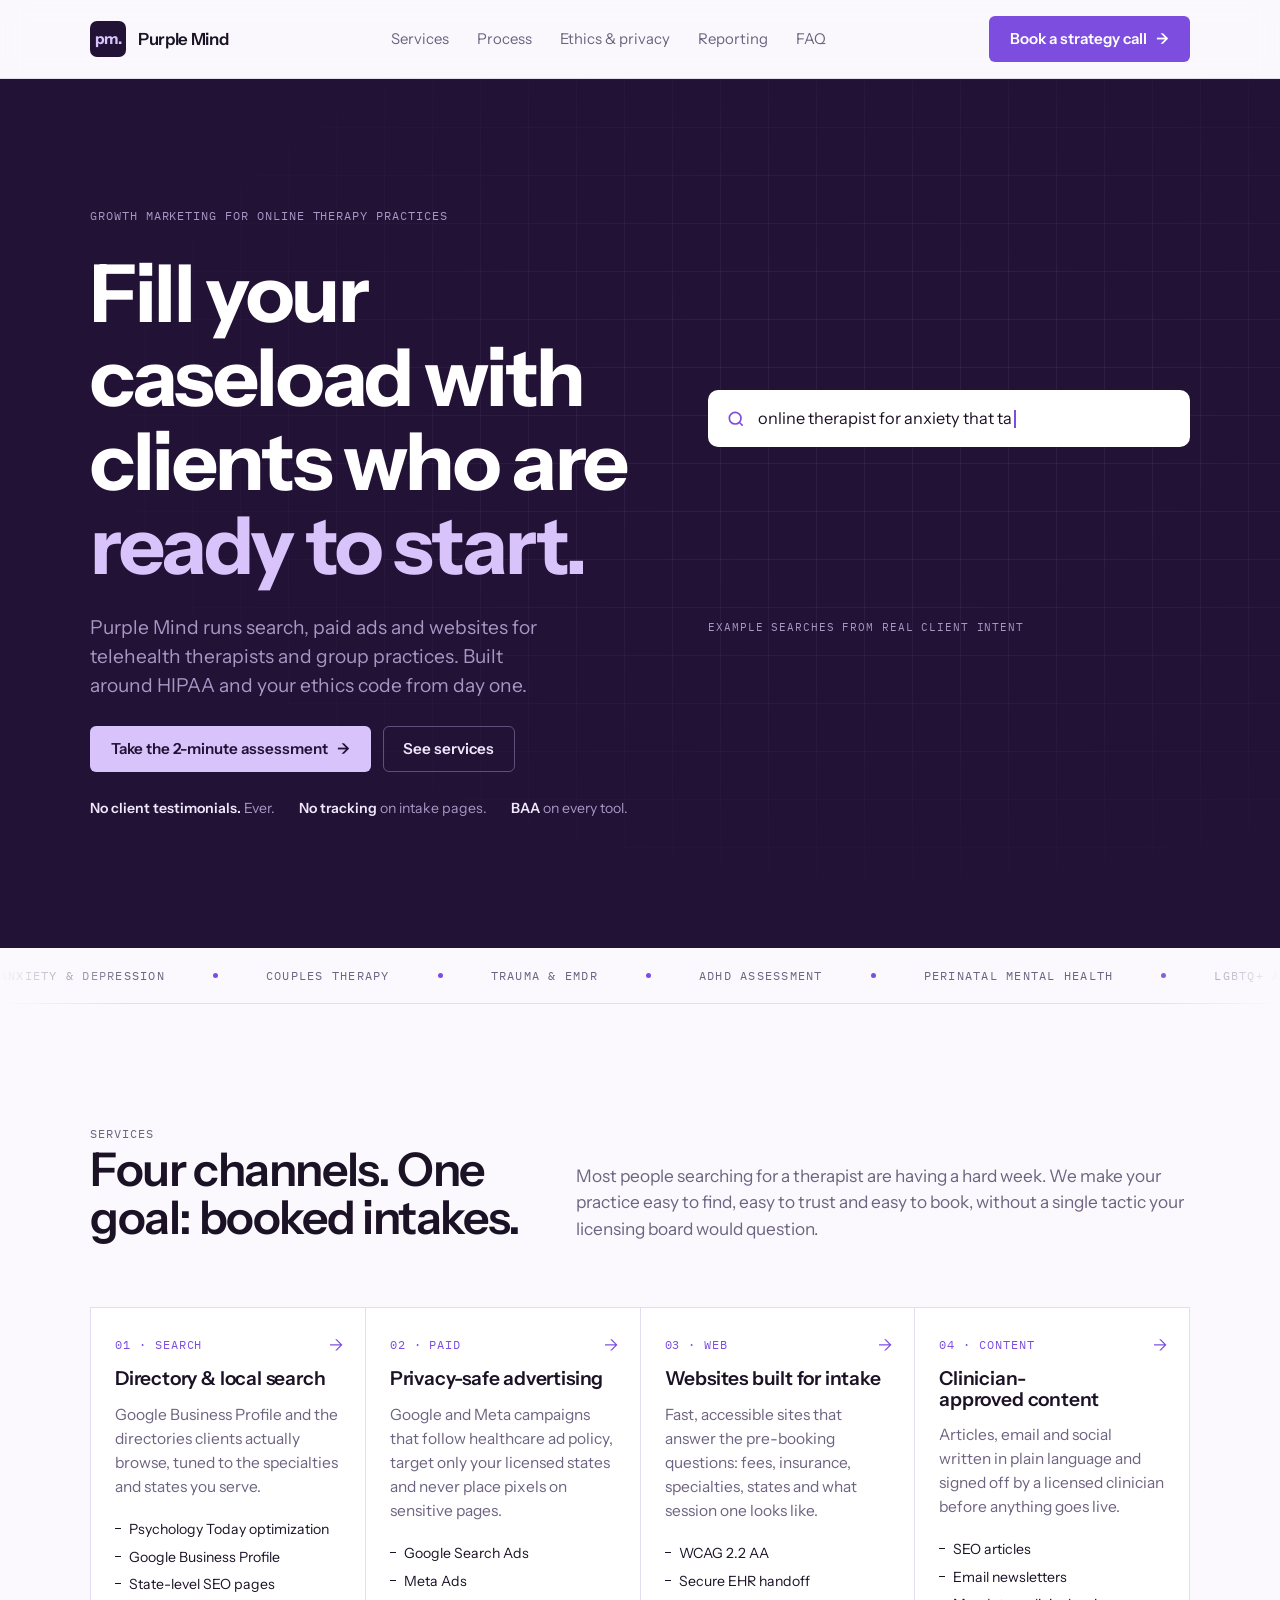
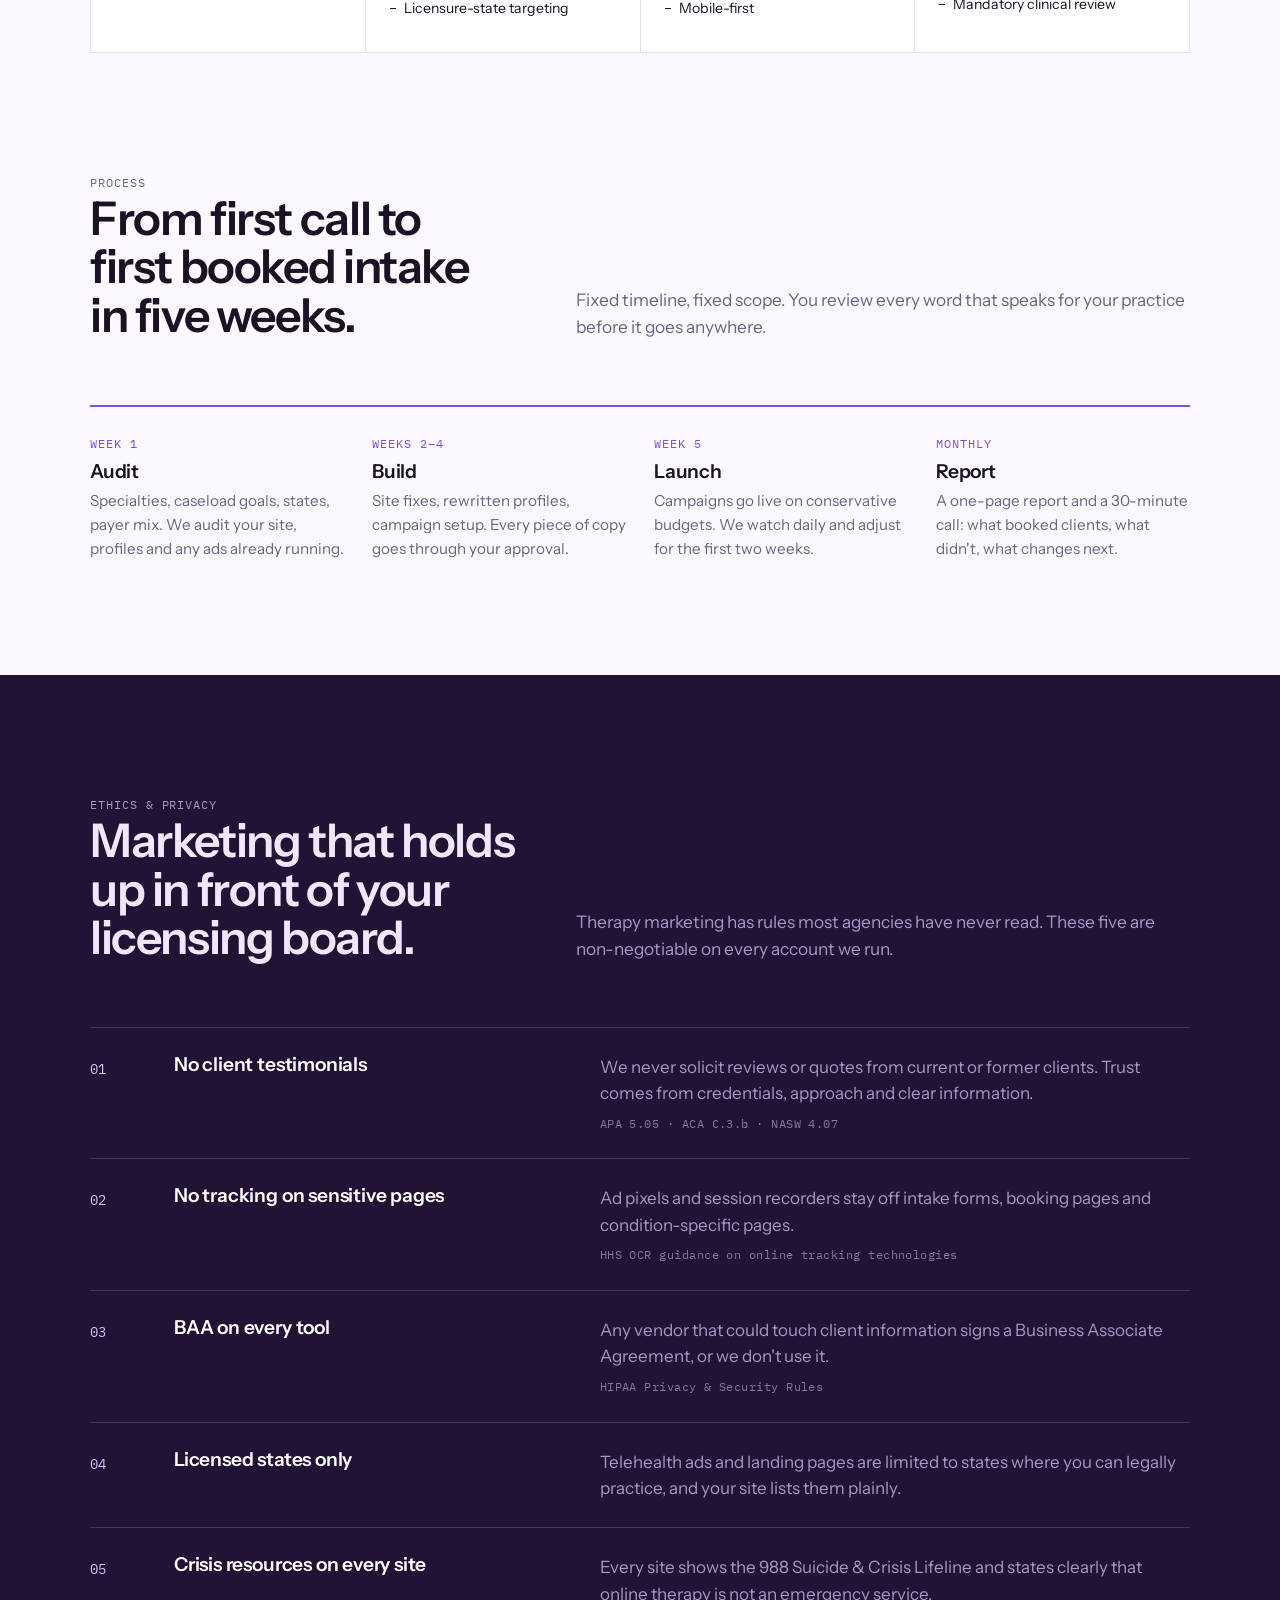
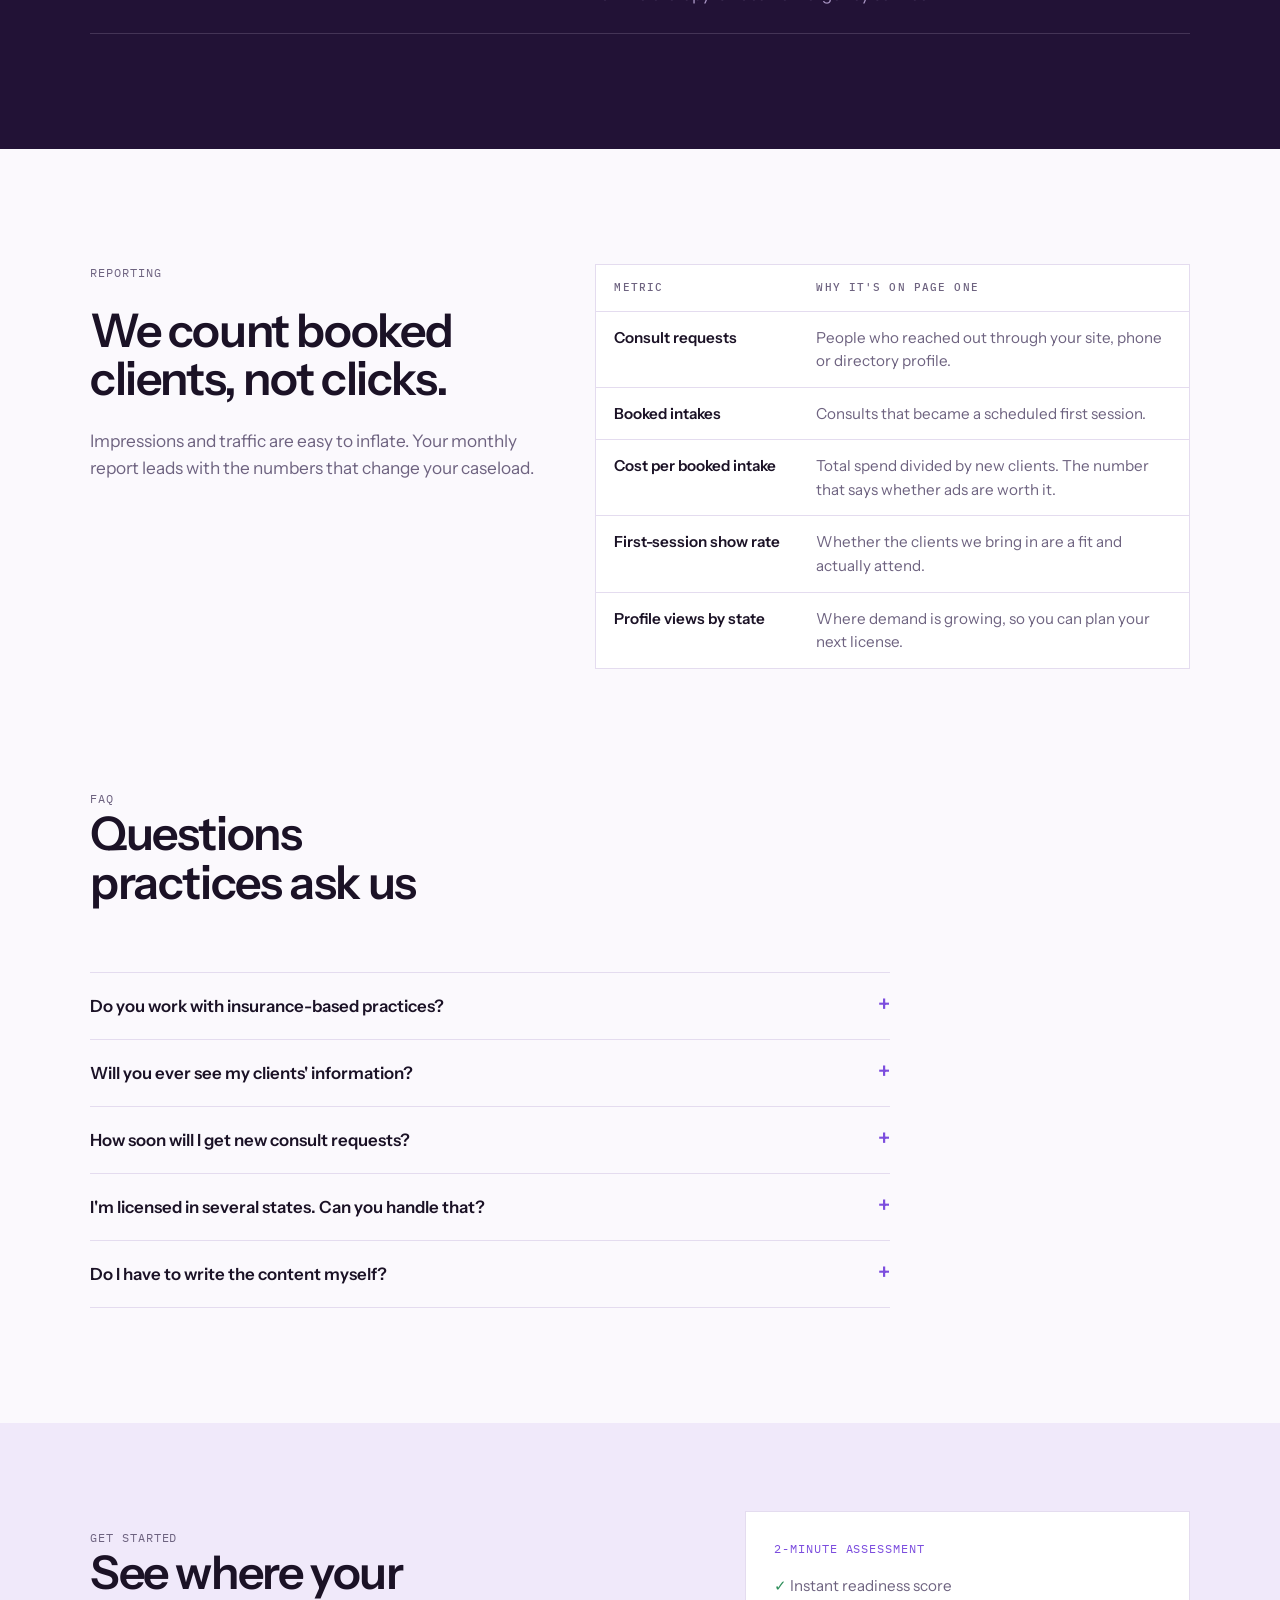
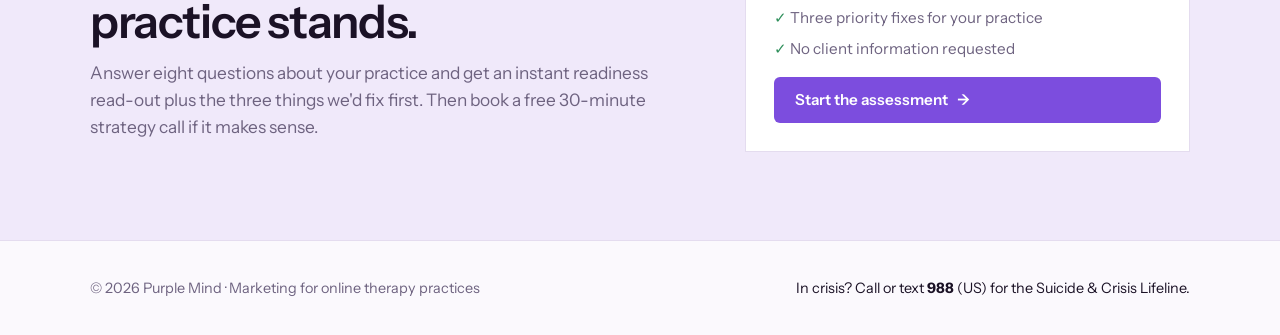
==== commit f3db36fd: "Tighten phone layout: compact nav, quiz sidebar, score ring Co-Authored-By: Claude Fable 5.1 <norepl" ====
--- a/index.html
+++ b/index.html
@@ -59,6 +59,20 @@
 .result .cta { margin-top: 6px; display: inline-block; font-size: 0.85rem; font-weight: 600; color: var(--lavender); }
 .demo-note { font-family: var(--mono); font-size: 0.7rem; letter-spacing: 0.08em; text-transform: uppercase; color: var(--plum-muted); }
 @media (max-width: 860px) { .hero .wrap { grid-template-columns: 1fr; } }
+@media (max-width: 520px) {
+  .hero .wrap { padding-block: 48px 40px; gap: 36px; }
+  .hero .lede { font-size: 1.05rem; }
+  .hero-actions .btn { width: 100%; justify-content: center; }
+  .search { font-size: 0.95rem; padding: 14px 16px; }
+  .marquee { padding-block: 14px; }
+  section.block { padding-block: 56px; }
+  .rule { grid-template-columns: 1fr; gap: 6px; }
+  .rule .n { padding-top: 0; }
+  .rule p { grid-column: 1; }
+  .rule:hover { padding-left: 0; }
+  .cta-box { padding: 20px; }
+  .cta-box .btn { width: 100%; justify-content: center; }
+}
 
 /* Marquee of specialties */
 .marquee { border-bottom: 1px solid var(--line); overflow: hidden; padding-block: 18px; mask-image: linear-gradient(90deg, transparent, #000 10%, #000 90%, transparent); }
@@ -157,7 +171,7 @@
       <a href="#reporting">Reporting</a>
       <a href="#faq">FAQ</a>
     </nav>
-    <a class="btn btn-primary" href="quiz.html">Book a strategy call <span class="arr">→</span></a>
+    <a class="btn btn-primary" href="quiz.html"><span class="long">Book a strategy call</span><span class="short">Book a call</span> <span class="arr">→</span></a>
   </div>
 </header>
 
@@ -366,7 +380,9 @@
   // Reveal on scroll
   var io = new IntersectionObserver(function (entries) {
     entries.forEach(function (e) { if (e.isIntersecting) { e.target.classList.add('in'); io.unobserve(e.target); } });
-  }, { rootMargin: '0px 0px -8% 0px', threshold: 0.1 });
+  }, { rootMargin: '0px 0px -4% 0px', threshold: 0 });
+  // Safety net: nothing stays hidden if the observer never fires (e.g. anchor jumps)
+  setTimeout(function () { document.querySelectorAll('.reveal, .line').forEach(function (el) { el.classList.add('in'); }); }, 2500);
   document.querySelectorAll('.reveal, .line').forEach(function (el) { io.observe(el); });
 
   // Compact nav after scrolling
--- a/shared.css
+++ b/shared.css
@@ -86,7 +86,18 @@
 .nav-links a::after { content: ""; position: absolute; left: 0; right: 100%; bottom: -4px; height: 1px; background: var(--ink); transition: right .25s var(--ease); }
 .nav-links a:hover { color: var(--ink); }
 .nav-links a:hover::after { right: 0; }
+.btn .short { display: none; }
 @media (max-width: 860px) { .nav-links { display: none; } }
+@media (max-width: 520px) {
+  body { font-size: 16px; }
+  .logo { white-space: nowrap; font-size: 1rem; gap: 10px; }
+  .logo-mark { width: 32px; height: 32px; font-size: 0.85rem; }
+  .nav .wrap { padding-block: 12px; }
+  .nav .btn { padding: 0.8em 1em; font-size: 0.88rem; }
+  .btn .long { display: none; }
+  .btn .short { display: inline; }
+  .btn { -webkit-tap-highlight-color: transparent; }
+}
 
 /* Scroll reveal: only applied once JS has confirmed it will run, so the page is complete without it */
 .js .reveal { opacity: 0; transform: translateY(18px); transition: opacity .7s var(--ease), transform .7s var(--ease); }
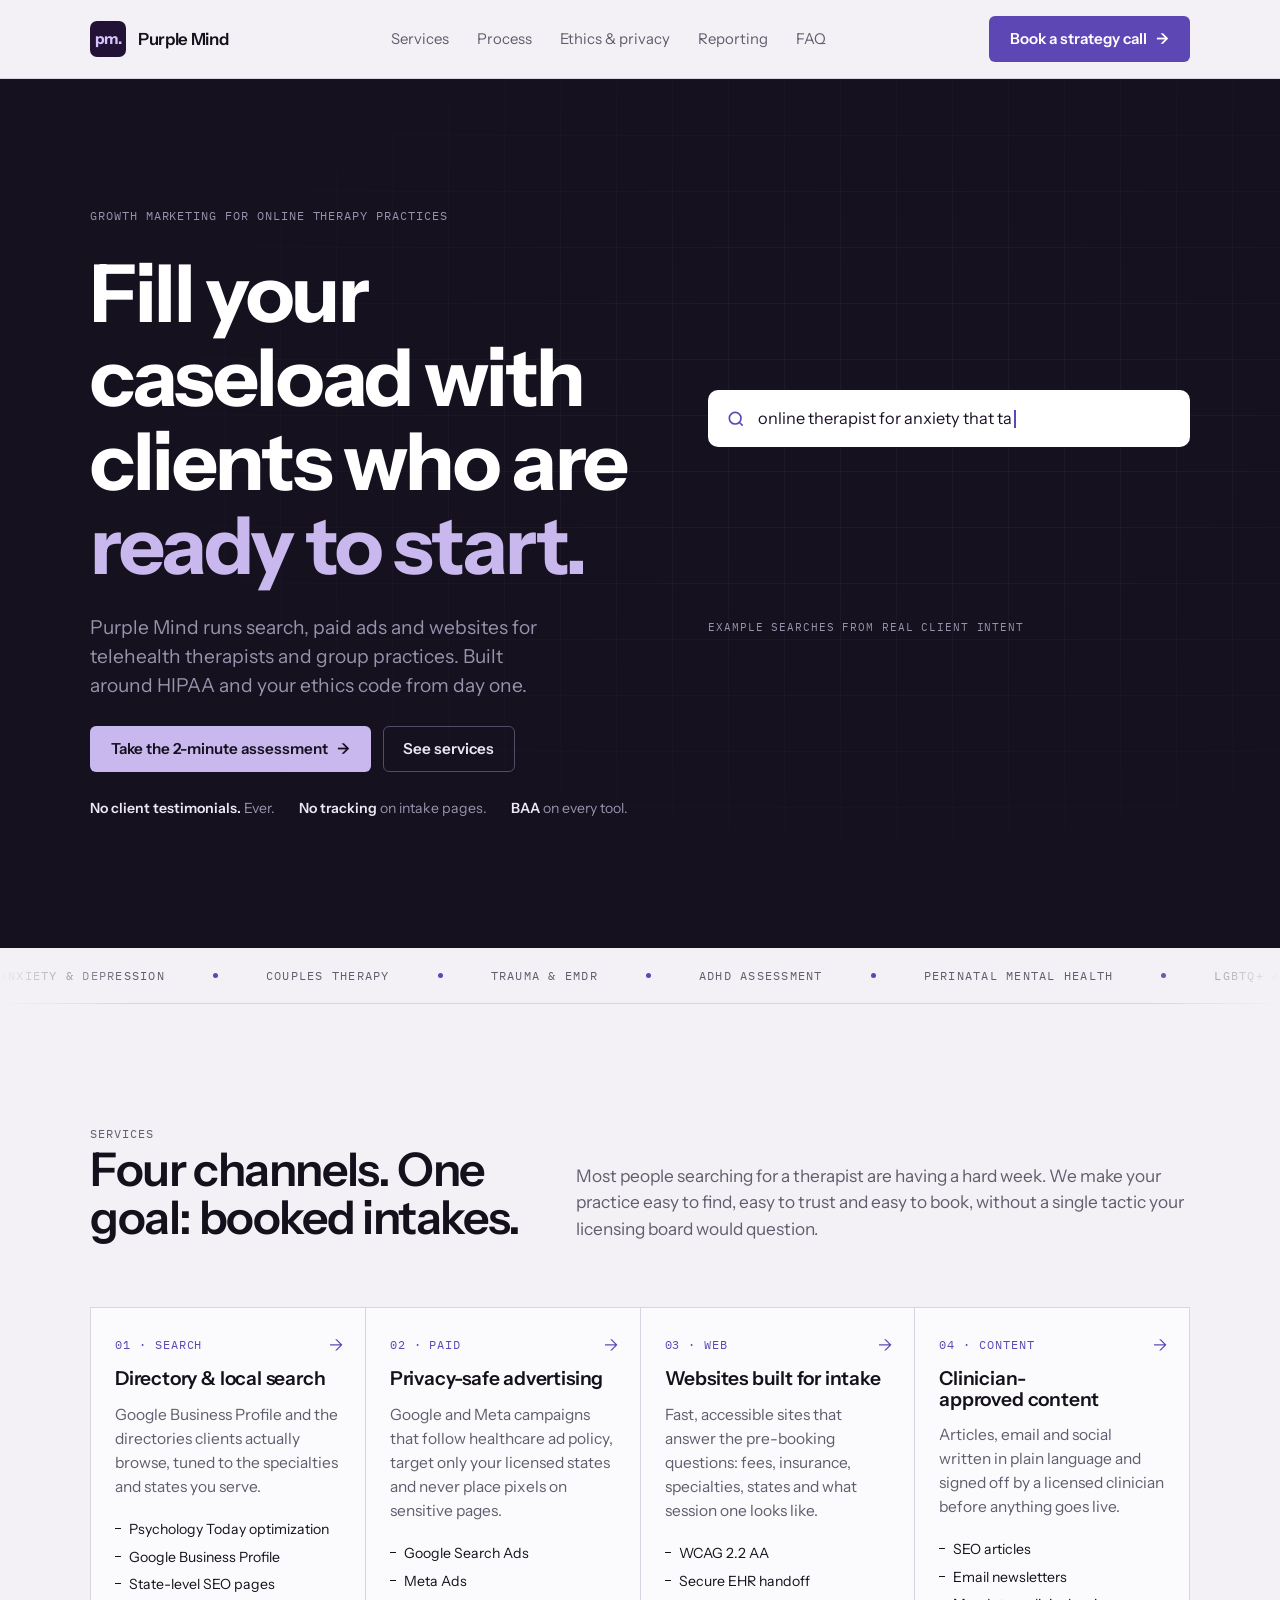
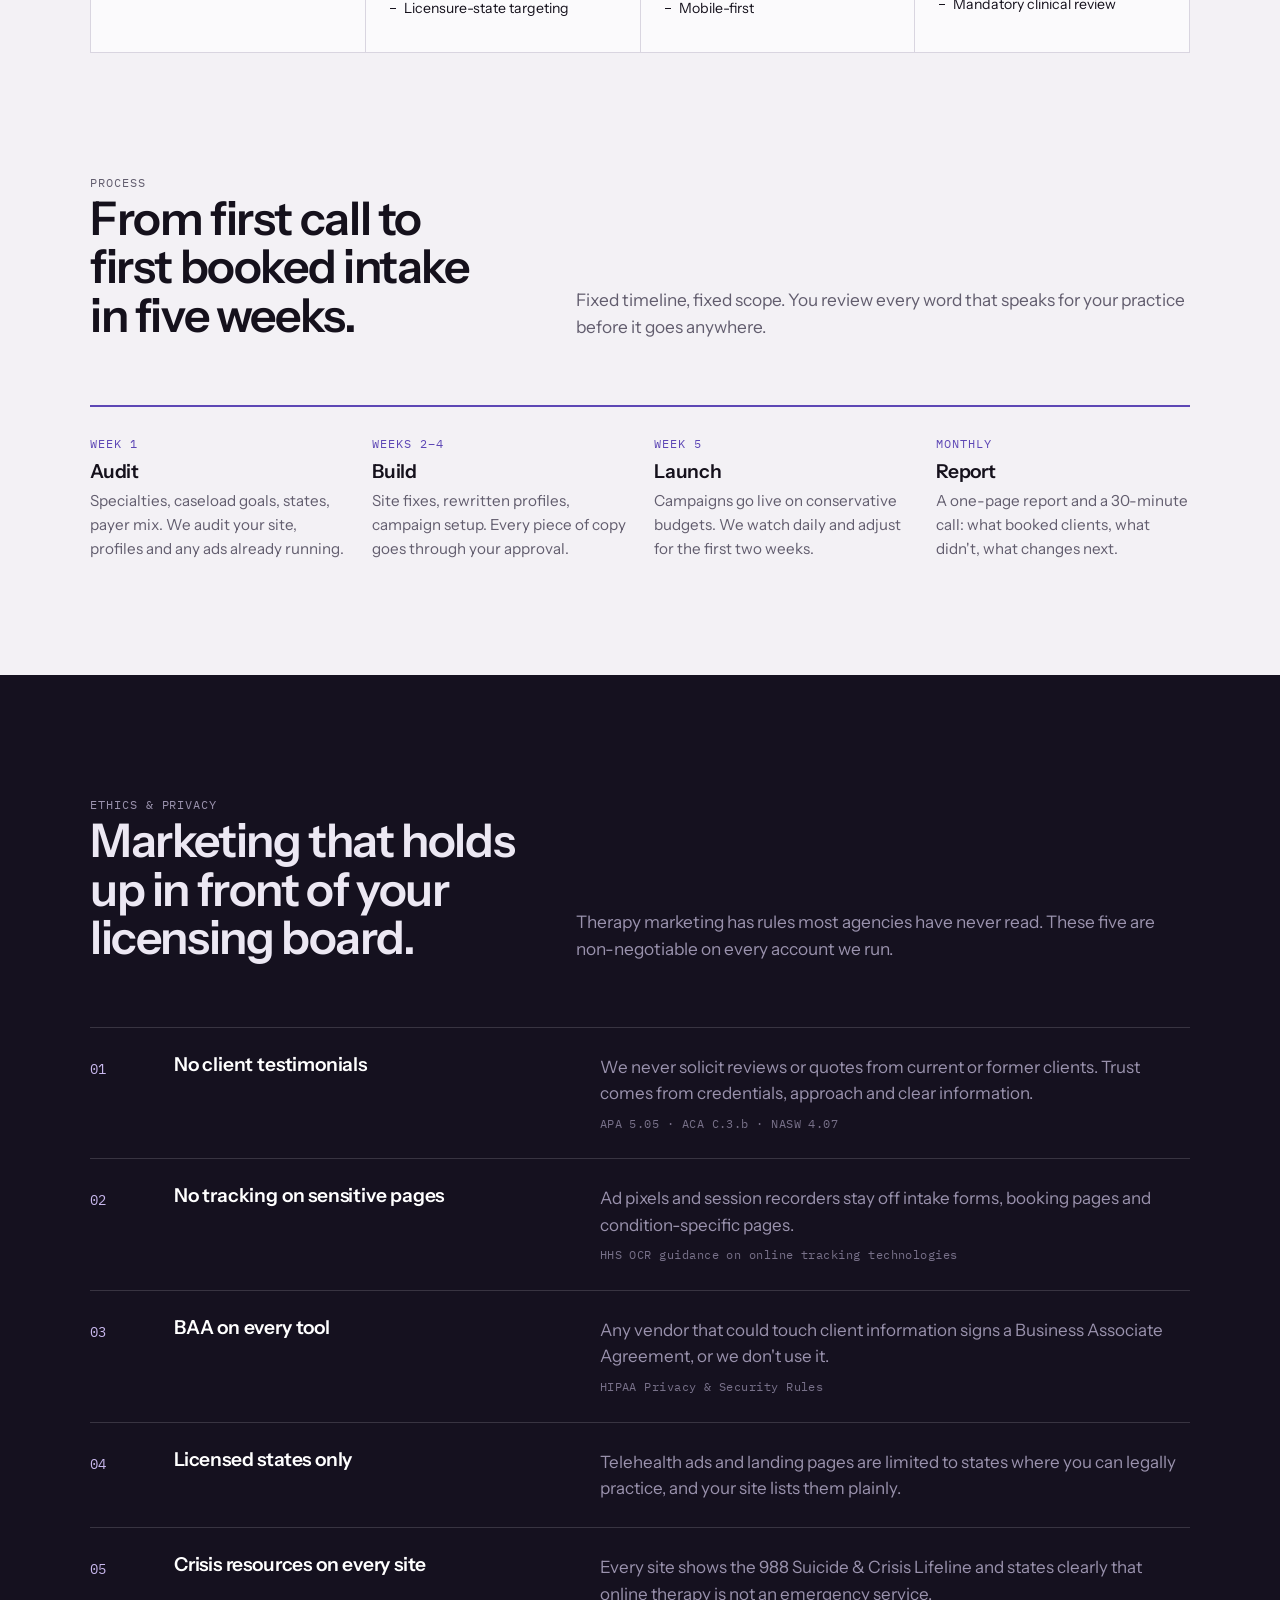
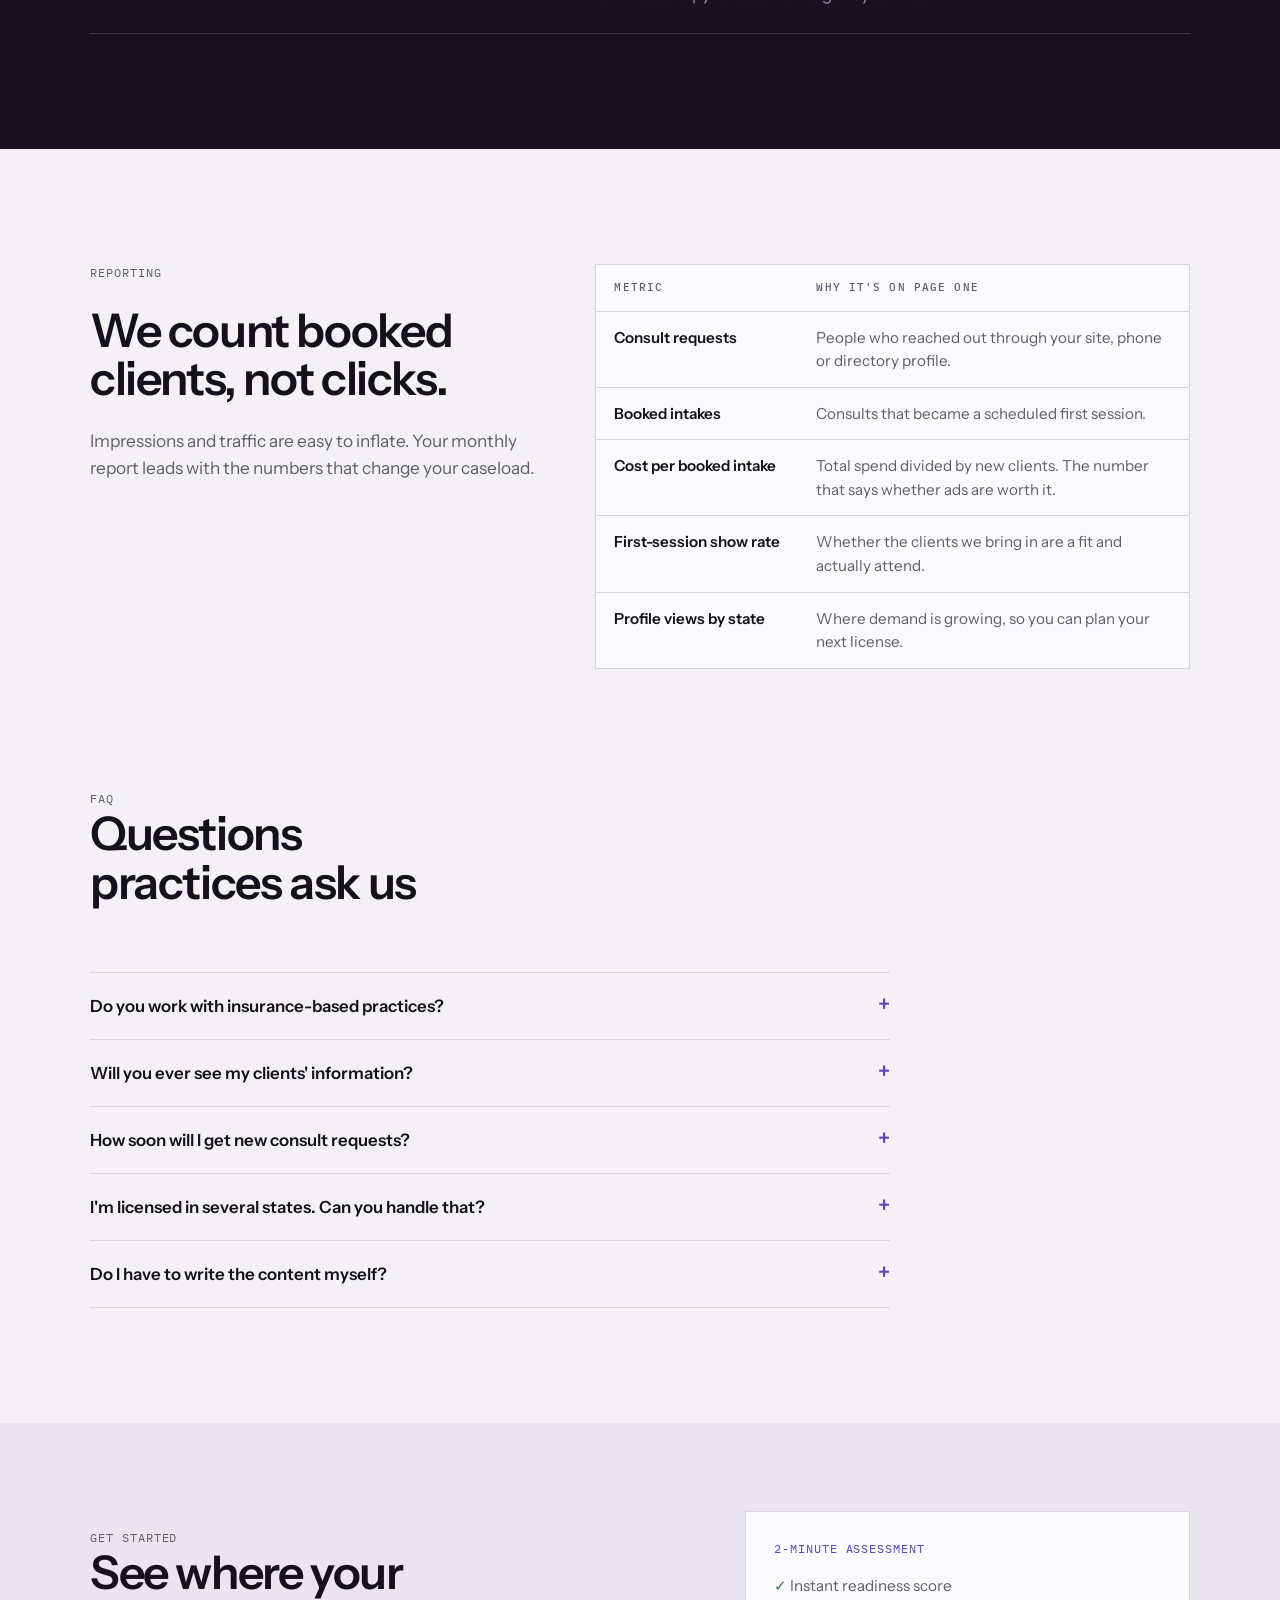
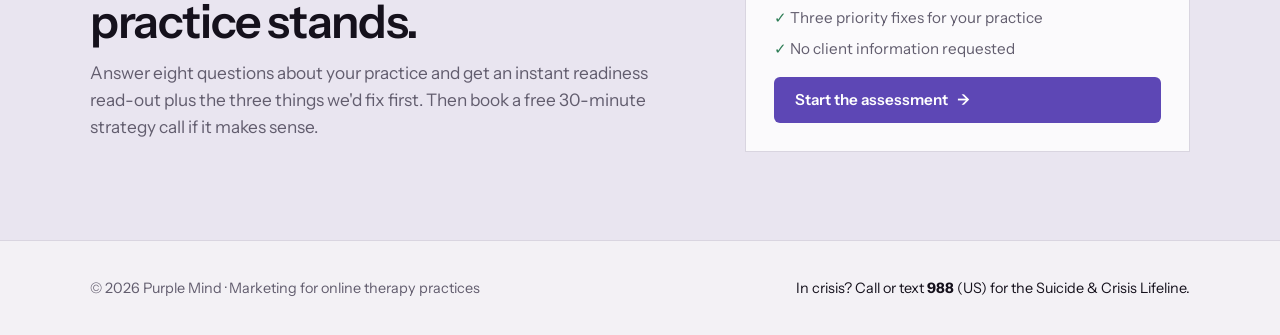
==== commit 498f6c1c: "Deepen palette and shift accent toward indigo Co-Authored-By: Claude Fable 5.1 <noreply@anthropic.co" ====
--- a/index.html
+++ b/index.html
@@ -14,9 +14,9 @@
 .hero { background: var(--plum); color: var(--plum-ink); overflow: hidden; position: relative; }
 .hero::before {
   content: ""; position: absolute; inset: 0; pointer-events: none;
-  background-image: linear-gradient(color-mix(in srgb, var(--lavender) 7%, transparent) 1px, transparent 1px),
-                    linear-gradient(90deg, color-mix(in srgb, var(--lavender) 7%, transparent) 1px, transparent 1px);
-  background-size: 48px 48px;
+  background-image: linear-gradient(color-mix(in srgb, var(--lavender) 5%, transparent) 1px, transparent 1px),
+                    linear-gradient(90deg, color-mix(in srgb, var(--lavender) 5%, transparent) 1px, transparent 1px);
+  background-size: 56px 56px;
   mask-image: radial-gradient(ellipse at 70% 40%, #000 20%, transparent 70%);
 }
 .hero .wrap { position: relative; display: grid; grid-template-columns: 1.15fr 1fr; gap: clamp(32px, 5vw, 72px); align-items: center; padding-block: clamp(64px, 10vw, 128px); }
@@ -195,7 +195,7 @@
 
       <div class="demo" aria-label="Example of a client search">
         <div class="search">
-          <svg width="20" height="20" viewBox="0 0 24 24" fill="none" stroke="#7C4DDE" stroke-width="2" aria-hidden="true"><circle cx="11" cy="11" r="7"/><path d="m20 20-3.5-3.5"/></svg>
+          <svg width="20" height="20" viewBox="0 0 24 24" fill="none" stroke="#5D47B5" stroke-width="2" aria-hidden="true"><circle cx="11" cy="11" r="7"/><path d="m20 20-3.5-3.5"/></svg>
           <span class="q"><span id="typed"></span><span class="caret" aria-hidden="true"></span></span>
         </div>
         <div class="result" id="result">
--- a/shared.css
+++ b/shared.css
@@ -1,19 +1,19 @@
 /* Purple Mind — shared tokens and primitives
    Layout: hard left edge, grotesk headlines, plum (#221236) and lavender (#D8C3FB) pulled from the pm. mark */
 :root {
-  --bg: #FBF9FD;
-  --surface: #FFFFFF;
-  --ink: #1B1226;
-  --muted: #6E6380;
-  --line: #E4DCEF;
-  --plum: #221236;
-  --plum-ink: #EFE7FB;
-  --plum-muted: #A996C4;
-  --lavender: #D8C3FB;
-  --violet: #7C4DDE;
+  --bg: #F3F1F5;
+  --surface: #FBFAFC;
+  --ink: #15111C;
+  --muted: #625D6E;
+  --line: #D9D5E0;
+  --plum: #15111F;
+  --plum-ink: #ECE8F3;
+  --plum-muted: #9A92AD;
+  --lavender: #C9B8EE;
+  --violet: #5D47B5;
   --violet-ink: #FFFFFF;
-  --tint: #F0E9FA;
-  --ok: #2F8F5B;
+  --tint: #E9E5F0;
+  --ok: #2E7D56;
   --display: "Instrument Sans", "Helvetica Neue", Arial, sans-serif;
   --body: "Instrument Sans", "Helvetica Neue", Arial, sans-serif;
   --mono: "IBM Plex Mono", "SFMono-Regular", Menlo, monospace;
@@ -22,16 +22,16 @@
 }
 @media (prefers-color-scheme: dark) {
   :root:not([data-theme="light"]) {
-    --bg: #130E1A; --surface: #1C1526; --ink: #F0EAF8; --muted: #A89BBA; --line: #2E2440;
-    --plum: #1B1129; --plum-ink: #F0EAF8; --plum-muted: #A996C4;
-    --violet: #A98BEF; --violet-ink: #1B1129; --tint: #251B35; --ok: #5FBF8A;
+    --bg: #0E0B13; --surface: #16121D; --ink: #ECE8F3; --muted: #9D96AC; --line: #26202F;
+    --plum: #120E1A; --plum-ink: #ECE8F3; --plum-muted: #9A92AD;
+    --violet: #9C86E3; --violet-ink: #120E1A; --tint: #1E1827; --ok: #5BB383;
     color-scheme: dark;
   }
 }
 :root[data-theme="dark"] {
-  --bg: #130E1A; --surface: #1C1526; --ink: #F0EAF8; --muted: #A89BBA; --line: #2E2440;
-  --plum: #1B1129; --plum-ink: #F0EAF8; --plum-muted: #A996C4;
-  --violet: #A98BEF; --violet-ink: #1B1129; --tint: #251B35; --ok: #5FBF8A;
+  --bg: #0E0B13; --surface: #16121D; --ink: #ECE8F3; --muted: #9D96AC; --line: #26202F;
+  --plum: #120E1A; --plum-ink: #ECE8F3; --plum-muted: #9A92AD;
+  --violet: #9C86E3; --violet-ink: #120E1A; --tint: #1E1827; --ok: #5BB383;
   color-scheme: dark;
 }
 
@@ -64,7 +64,7 @@
 .btn-primary:hover { transform: translateY(-2px); }
 .btn-ghost { border-color: var(--line); color: var(--ink); background: transparent; }
 .btn-ghost:hover { border-color: var(--ink); }
-.btn-light { background: var(--lavender); color: #221236; }
+.btn-light { background: var(--lavender); color: #15111F; }
 .btn-light:hover { transform: translateY(-2px); }
 
 /* Nav */
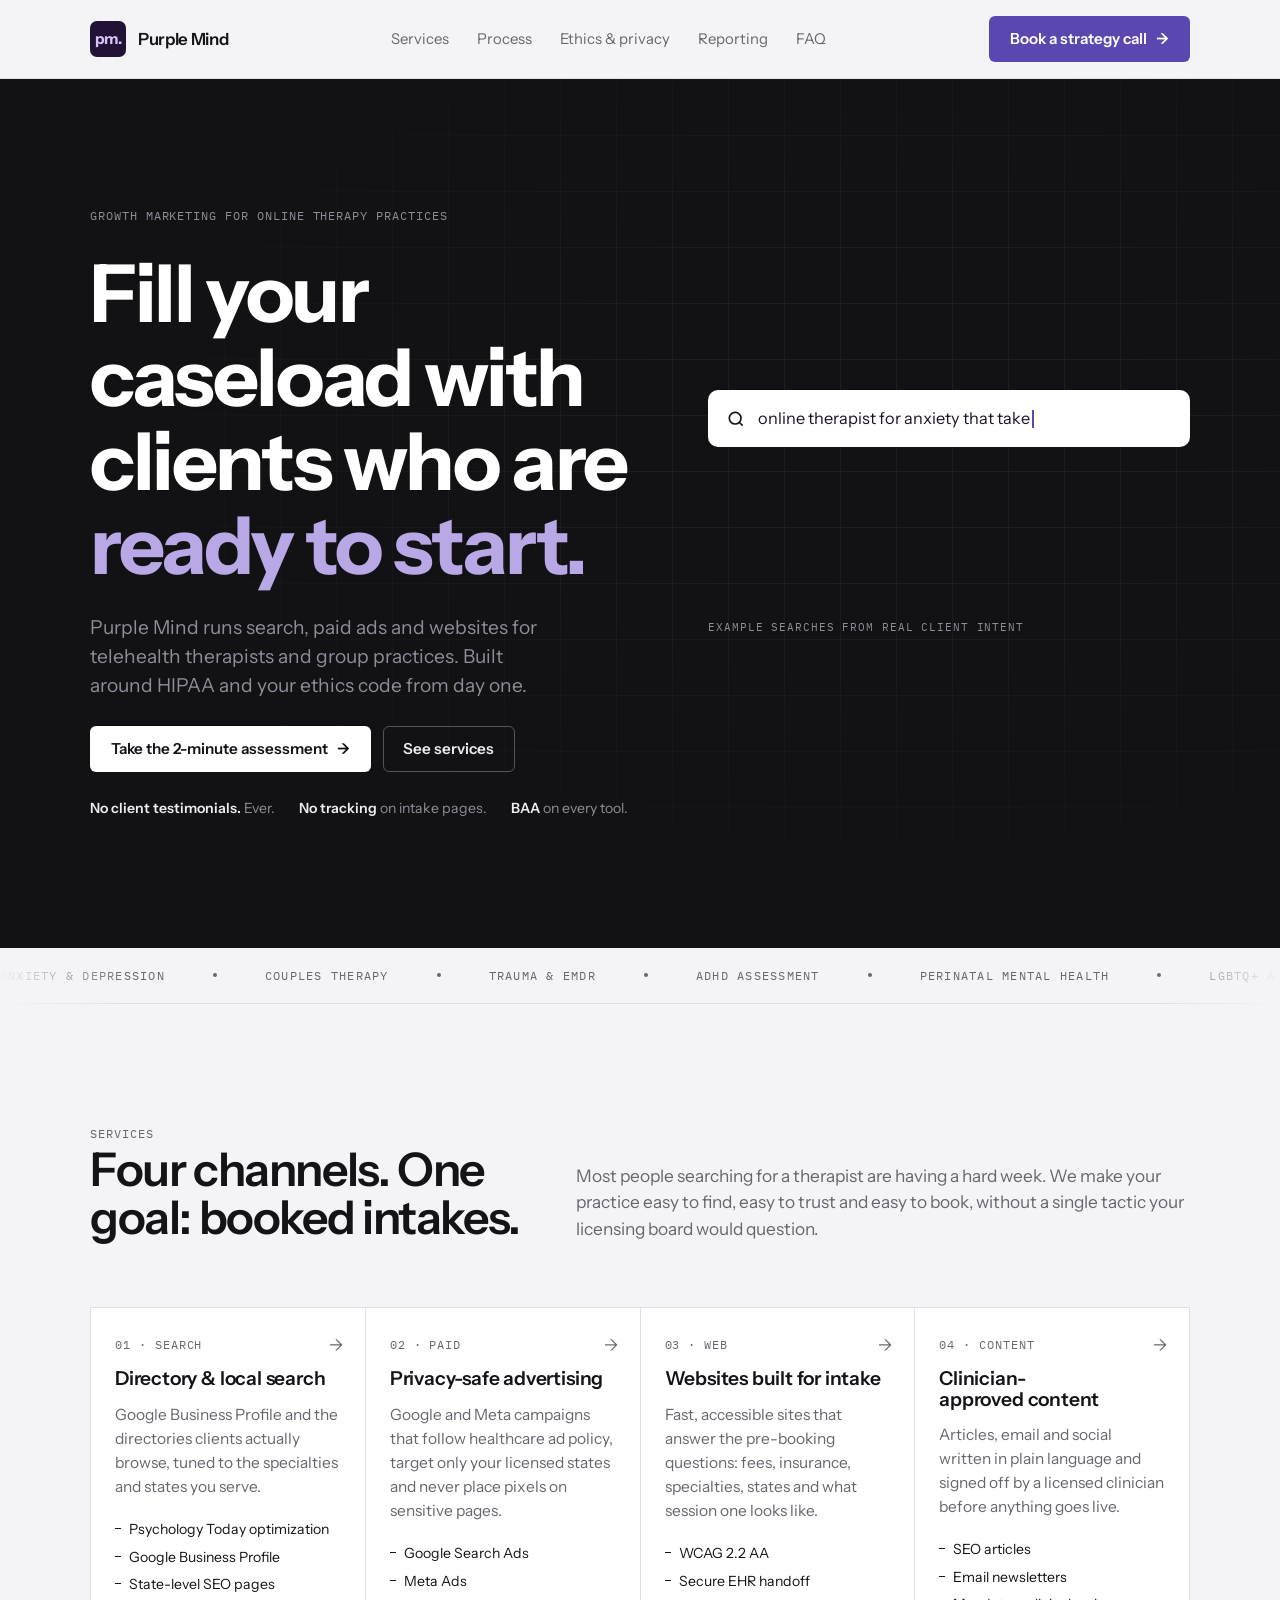
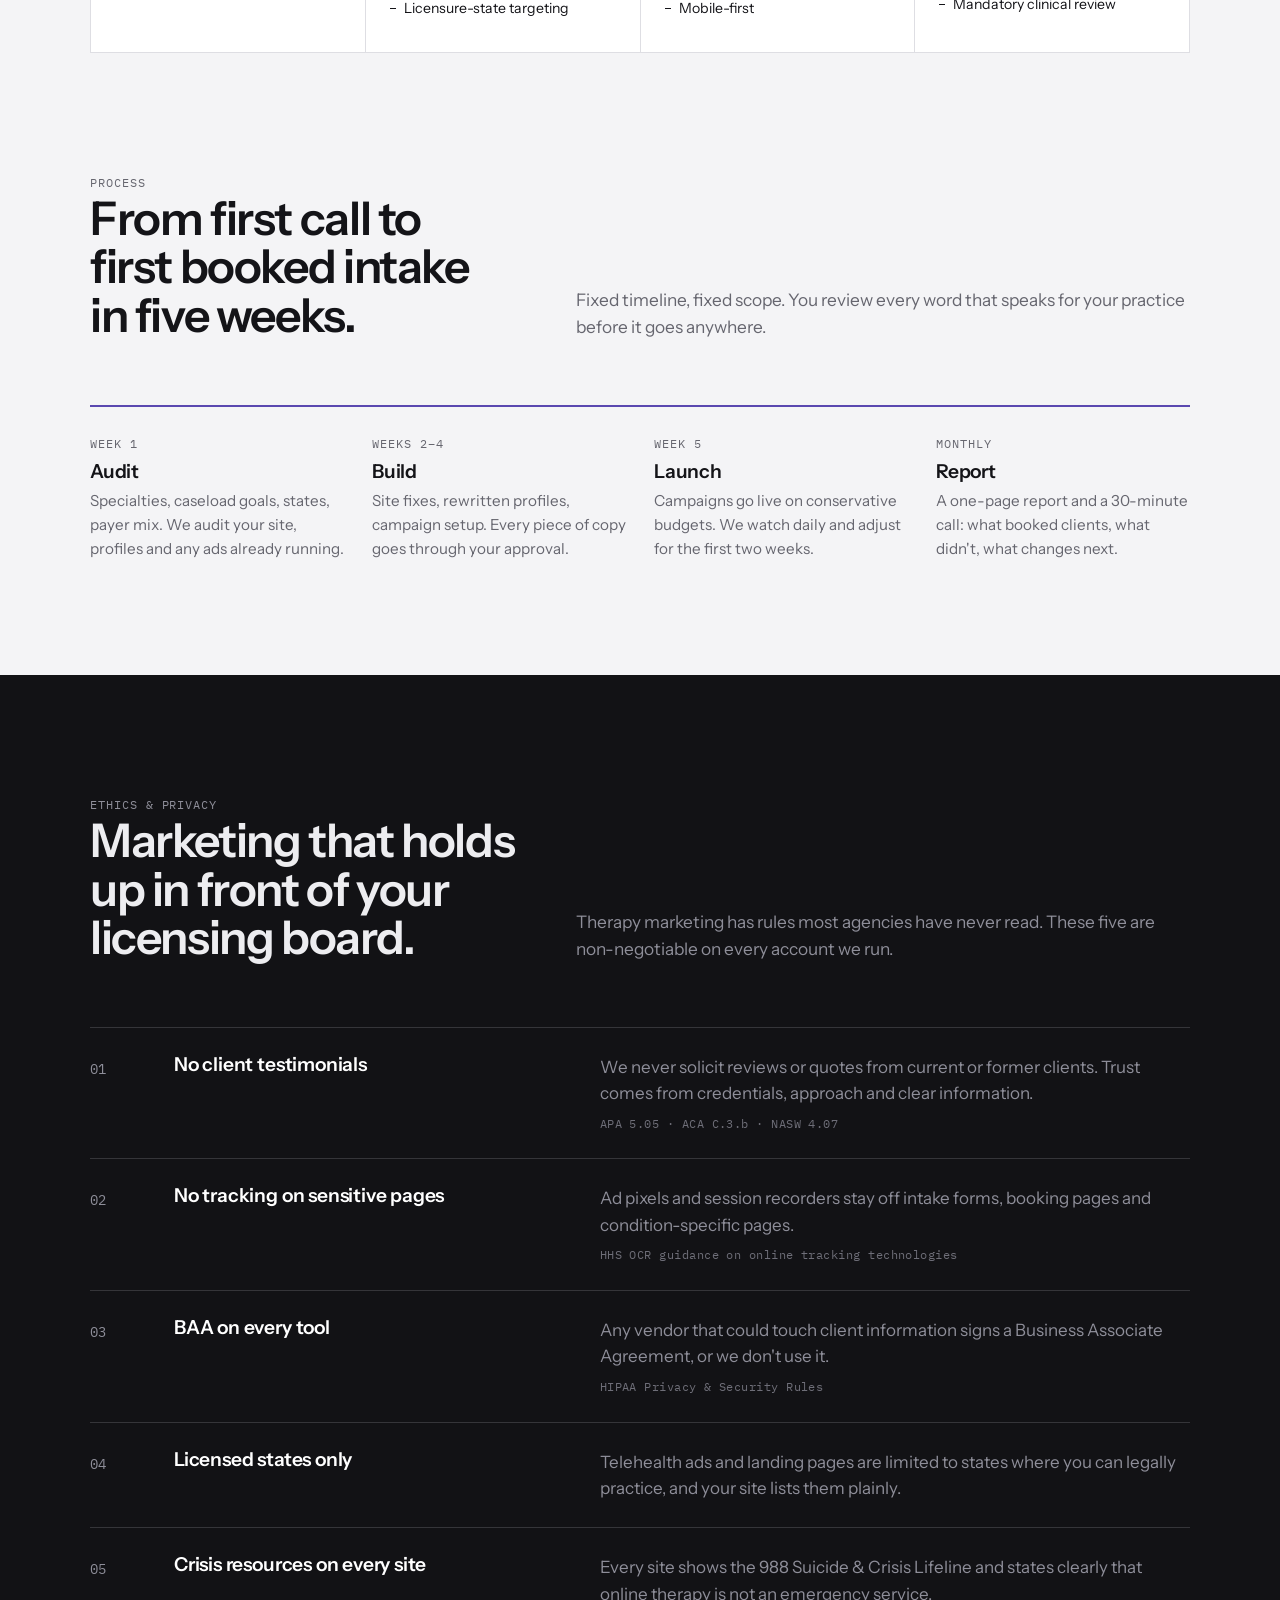
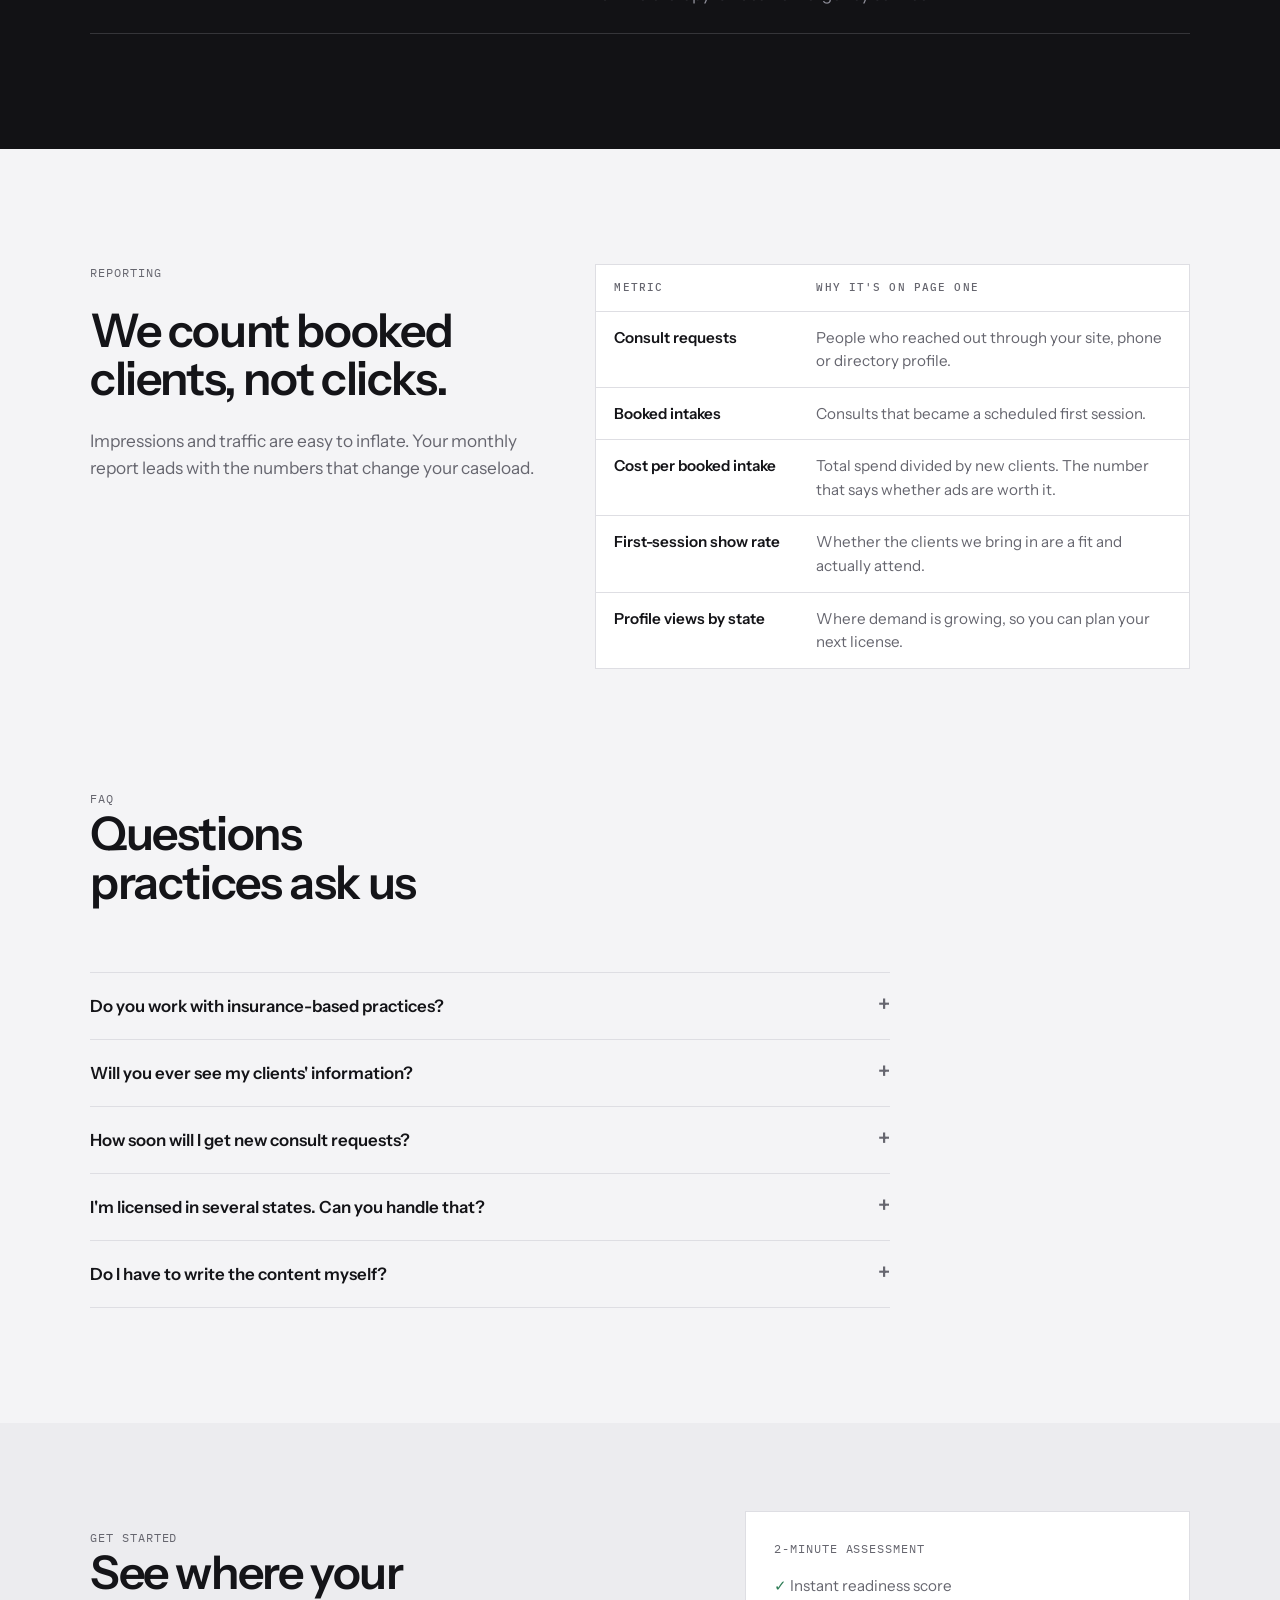
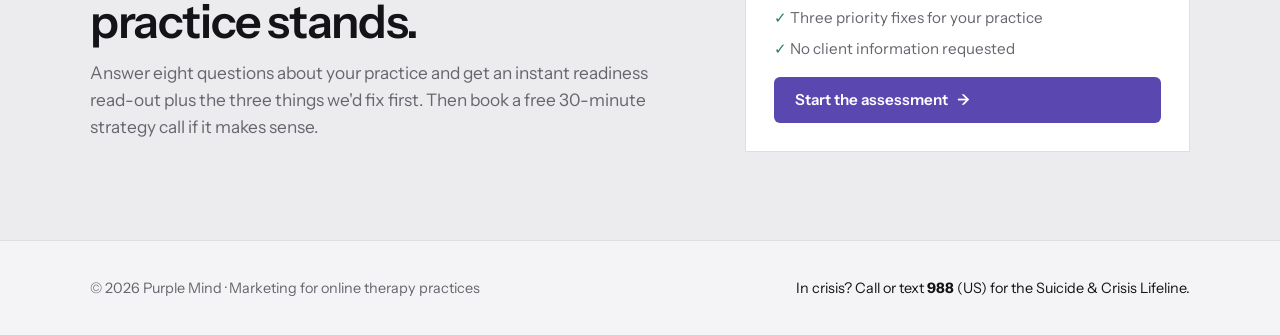
==== commit e997d426: "Neutral charcoal palette; purple limited to primary accents Co-Authored-By: Claude Fable 5.1 <norepl" ====
--- a/index.html
+++ b/index.html
@@ -14,8 +14,8 @@
 .hero { background: var(--plum); color: var(--plum-ink); overflow: hidden; position: relative; }
 .hero::before {
   content: ""; position: absolute; inset: 0; pointer-events: none;
-  background-image: linear-gradient(color-mix(in srgb, var(--lavender) 5%, transparent) 1px, transparent 1px),
-                    linear-gradient(90deg, color-mix(in srgb, var(--lavender) 5%, transparent) 1px, transparent 1px);
+  background-image: linear-gradient(color-mix(in srgb, #fff 5%, transparent) 1px, transparent 1px),
+                    linear-gradient(90deg, color-mix(in srgb, #fff 5%, transparent) 1px, transparent 1px);
   background-size: 56px 56px;
   mask-image: radial-gradient(ellipse at 70% 40%, #000 20%, transparent 70%);
 }
@@ -26,8 +26,8 @@
 .hero h1 span { color: var(--lavender); }
 .hero .lede { font-size: 1.2rem; color: var(--plum-muted); max-width: 36ch; line-height: 1.5; }
 .hero-actions { display: flex; flex-wrap: wrap; gap: 12px; }
-.hero .btn-ghost { border-color: color-mix(in srgb, var(--lavender) 35%, transparent); color: var(--plum-ink); }
-.hero .btn-ghost:hover { border-color: var(--lavender); }
+.hero .btn-ghost { border-color: color-mix(in srgb, #fff 28%, transparent); color: var(--plum-ink); }
+.hero .btn-ghost:hover { border-color: #fff; }
 .hero-foot { display: flex; flex-wrap: wrap; gap: 8px 24px; font-size: 0.88rem; color: var(--plum-muted); }
 .hero-foot b { color: var(--plum-ink); font-weight: 600; }
 
@@ -48,12 +48,12 @@
 .caret { display: inline-block; width: 2px; height: 1.1em; background: var(--violet); vertical-align: text-bottom; margin-left: 2px; animation: blink 1s steps(1) infinite; }
 @keyframes blink { 50% { opacity: 0; } }
 .result {
-  background: color-mix(in srgb, #fff 6%, var(--plum)); border: 1px solid color-mix(in srgb, var(--lavender) 22%, transparent);
+  background: color-mix(in srgb, #fff 6%, var(--plum)); border: 1px solid color-mix(in srgb, #fff 14%, transparent);
   border-radius: 10px; padding: 16px 18px; display: grid; gap: 6px;
   opacity: 0; transform: translateY(8px); transition: opacity .5s var(--ease), transform .5s var(--ease);
 }
 .result.show { opacity: 1; transform: none; }
-.result .tag { font-family: var(--mono); font-size: 0.68rem; letter-spacing: 0.1em; text-transform: uppercase; color: var(--lavender); }
+.result .tag { font-family: var(--mono); font-size: 0.68rem; letter-spacing: 0.1em; text-transform: uppercase; color: var(--plum-muted); }
 .result .name { font-weight: 600; color: #fff; font-size: 1.05rem; }
 .result .meta { color: var(--plum-muted); font-size: 0.9rem; }
 .result .cta { margin-top: 6px; display: inline-block; font-size: 0.85rem; font-weight: 600; color: var(--lavender); }
@@ -79,7 +79,7 @@
 .track { display: flex; gap: 48px; width: max-content; animation: scroll 36s linear infinite; }
 .marquee:hover .track { animation-play-state: paused; }
 .track span { font-family: var(--mono); font-size: 0.78rem; letter-spacing: 0.1em; text-transform: uppercase; color: var(--muted); white-space: nowrap; display: flex; align-items: center; gap: 48px; }
-.track span::after { content: ""; width: 5px; height: 5px; border-radius: 50%; background: var(--violet); }
+.track span::after { content: ""; width: 4px; height: 4px; border-radius: 50%; background: var(--muted); }
 @keyframes scroll { to { transform: translateX(-50%); } }
 
 section.block { padding-block: clamp(72px, 9vw, 120px); }
@@ -90,10 +90,10 @@
 /* Services */
 .services { display: grid; grid-template-columns: repeat(4, minmax(0, 1fr)); gap: 1px; background: var(--line); border: 1px solid var(--line); }
 .service { background: var(--surface); padding: 28px 24px 32px; display: grid; gap: 14px; align-content: start; position: relative; transition: background .3s; }
-.service::after { content: "→"; position: absolute; right: 22px; top: 24px; color: var(--violet); transition: transform .3s var(--ease); }
+.service::after { content: "→"; position: absolute; right: 22px; top: 24px; color: var(--muted); transition: transform .3s var(--ease); }
 .service:hover { background: var(--tint); }
-.service:hover::after { transform: translateX(5px); }
-.service .mono { color: var(--violet); }
+.service:hover::after { transform: translateX(5px); color: var(--violet); }
+.service .mono { color: var(--muted); }
 .service p { color: var(--muted); font-size: 0.97rem; }
 .service ul { margin: 6px 0 0; padding: 0; list-style: none; display: grid; gap: 6px; font-size: 0.88rem; }
 .service li { padding-left: 14px; position: relative; }
@@ -108,7 +108,7 @@
 .line.in i { transform: none; }
 .steps { display: grid; grid-template-columns: repeat(4, minmax(0, 1fr)); gap: 28px; }
 .step { display: grid; gap: 8px; align-content: start; }
-.step .mono { color: var(--violet); }
+.step .mono { color: var(--muted); }
 .step p { color: var(--muted); font-size: 0.95rem; }
 @media (max-width: 860px) { .steps { grid-template-columns: repeat(2, minmax(0, 1fr)); } }
 @media (max-width: 520px) { .steps { grid-template-columns: 1fr; } }
@@ -119,7 +119,7 @@
 .rules { border-top: 1px solid color-mix(in srgb, var(--plum-ink) 16%, transparent); }
 .rule { display: grid; grid-template-columns: 52px minmax(0, 1fr) minmax(0, 1.5fr); gap: 20px 32px; padding-block: 26px; border-bottom: 1px solid color-mix(in srgb, var(--plum-ink) 16%, transparent); transition: padding-left .3s var(--ease); }
 .rule:hover { padding-left: 8px; }
-.rule .n { font-family: var(--mono); color: var(--lavender); font-size: 0.9rem; padding-top: 4px; }
+.rule .n { font-family: var(--mono); color: var(--plum-muted); font-size: 0.9rem; padding-top: 4px; }
 .rule h3 { color: #fff; }
 .rule p { color: var(--plum-muted); }
 .rule .src { display: block; margin-top: 8px; font-family: var(--mono); font-size: 0.72rem; letter-spacing: 0.04em; color: color-mix(in srgb, var(--plum-muted) 75%, transparent); }
@@ -144,7 +144,7 @@
 details { border-bottom: 1px solid var(--line); }
 summary { cursor: pointer; list-style: none; display: flex; justify-content: space-between; gap: 16px; padding-block: 20px; font-weight: 600; font-size: 1.05rem; }
 summary::-webkit-details-marker { display: none; }
-summary::after { content: "+"; color: var(--violet); font-size: 1.4rem; line-height: 1; transition: transform .25s var(--ease); }
+summary::after { content: "+"; color: var(--muted); font-size: 1.4rem; line-height: 1; transition: transform .25s var(--ease); }
 details[open] summary::after { transform: rotate(45deg); }
 details p { color: var(--muted); padding-bottom: 22px; max-width: 64ch; }
 
@@ -153,7 +153,7 @@
 .cta .wrap { display: grid; grid-template-columns: minmax(0, 1.4fr) minmax(0, 1fr); gap: 32px; align-items: center; padding-block: clamp(56px, 7vw, 88px); }
 .cta p { color: var(--muted); font-size: 1.08rem; max-width: 50ch; margin-top: 14px; }
 .cta-box { background: var(--surface); border: 1px solid var(--line); padding: 28px; display: grid; gap: 16px; }
-.cta-box .mono { color: var(--violet); }
+.cta-box .mono { color: var(--muted); }
 .cta-box ul { margin: 0; padding: 0; list-style: none; display: grid; gap: 8px; font-size: 0.95rem; color: var(--muted); }
 .cta-box li::before { content: "✓ "; color: var(--ok); }
 @media (max-width: 760px) { .cta .wrap { grid-template-columns: 1fr; } }
@@ -195,7 +195,7 @@
 
       <div class="demo" aria-label="Example of a client search">
         <div class="search">
-          <svg width="20" height="20" viewBox="0 0 24 24" fill="none" stroke="#5D47B5" stroke-width="2" aria-hidden="true"><circle cx="11" cy="11" r="7"/><path d="m20 20-3.5-3.5"/></svg>
+          <svg width="20" height="20" viewBox="0 0 24 24" fill="none" stroke="#141418" stroke-width="2" aria-hidden="true"><circle cx="11" cy="11" r="7"/><path d="m20 20-3.5-3.5"/></svg>
           <span class="q"><span id="typed"></span><span class="caret" aria-hidden="true"></span></span>
         </div>
         <div class="result" id="result">
@@ -380,7 +380,7 @@
   // Reveal on scroll
   var io = new IntersectionObserver(function (entries) {
     entries.forEach(function (e) { if (e.isIntersecting) { e.target.classList.add('in'); io.unobserve(e.target); } });
-  }, { rootMargin: '0px 0px -4% 0px', threshold: 0 });
+  }, { rootMargin: '0px 0px 12% 0px', threshold: 0 });
   // Safety net: nothing stays hidden if the observer never fires (e.g. anchor jumps)
   setTimeout(function () { document.querySelectorAll('.reveal, .line').forEach(function (el) { el.classList.add('in'); }); }, 2500);
   document.querySelectorAll('.reveal, .line').forEach(function (el) { io.observe(el); });
--- a/shared.css
+++ b/shared.css
@@ -1,18 +1,18 @@
 /* Purple Mind — shared tokens and primitives
    Layout: hard left edge, grotesk headlines, plum (#221236) and lavender (#D8C3FB) pulled from the pm. mark */
 :root {
-  --bg: #F3F1F5;
-  --surface: #FBFAFC;
-  --ink: #15111C;
-  --muted: #625D6E;
-  --line: #D9D5E0;
-  --plum: #15111F;
-  --plum-ink: #ECE8F3;
-  --plum-muted: #9A92AD;
-  --lavender: #C9B8EE;
-  --violet: #5D47B5;
+  --bg: #F4F4F6;
+  --surface: #FFFFFF;
+  --ink: #141418;
+  --muted: #66666F;
+  --line: #DEDEE3;
+  --plum: #121215;
+  --plum-ink: #EDEDF0;
+  --plum-muted: #8E8E99;
+  --lavender: #B9A8E6;
+  --violet: #5A48B0;
   --violet-ink: #FFFFFF;
-  --tint: #E9E5F0;
+  --tint: #ECECEF;
   --ok: #2E7D56;
   --display: "Instrument Sans", "Helvetica Neue", Arial, sans-serif;
   --body: "Instrument Sans", "Helvetica Neue", Arial, sans-serif;
@@ -22,16 +22,16 @@
 }
 @media (prefers-color-scheme: dark) {
   :root:not([data-theme="light"]) {
-    --bg: #0E0B13; --surface: #16121D; --ink: #ECE8F3; --muted: #9D96AC; --line: #26202F;
-    --plum: #120E1A; --plum-ink: #ECE8F3; --plum-muted: #9A92AD;
-    --violet: #9C86E3; --violet-ink: #120E1A; --tint: #1E1827; --ok: #5BB383;
+    --bg: #0D0D10; --surface: #15151A; --ink: #EDEDF0; --muted: #9A9AA5; --line: #26262C;
+    --plum: #0F0F12; --plum-ink: #EDEDF0; --plum-muted: #8E8E99;
+    --violet: #9A88E0; --violet-ink: #0F0F12; --tint: #1C1C22; --ok: #5BB383;
     color-scheme: dark;
   }
 }
 :root[data-theme="dark"] {
-  --bg: #0E0B13; --surface: #16121D; --ink: #ECE8F3; --muted: #9D96AC; --line: #26202F;
-  --plum: #120E1A; --plum-ink: #ECE8F3; --plum-muted: #9A92AD;
-  --violet: #9C86E3; --violet-ink: #120E1A; --tint: #1E1827; --ok: #5BB383;
+  --bg: #0D0D10; --surface: #15151A; --ink: #EDEDF0; --muted: #9A9AA5; --line: #26262C;
+  --plum: #0F0F12; --plum-ink: #EDEDF0; --plum-muted: #8E8E99;
+  --violet: #9A88E0; --violet-ink: #0F0F12; --tint: #1C1C22; --ok: #5BB383;
   color-scheme: dark;
 }
 
@@ -64,7 +64,7 @@
 .btn-primary:hover { transform: translateY(-2px); }
 .btn-ghost { border-color: var(--line); color: var(--ink); background: transparent; }
 .btn-ghost:hover { border-color: var(--ink); }
-.btn-light { background: var(--lavender); color: #15111F; }
+.btn-light { background: #FFFFFF; color: #141418; }
 .btn-light:hover { transform: translateY(-2px); }
 
 /* Nav */
@@ -100,7 +100,7 @@
 }
 
 /* Scroll reveal: only applied once JS has confirmed it will run, so the page is complete without it */
-.js .reveal { opacity: 0; transform: translateY(18px); transition: opacity .7s var(--ease), transform .7s var(--ease); }
+.js .reveal { opacity: 0; transform: translateY(18px); transition: opacity .5s var(--ease), transform .5s var(--ease); }
 .js .reveal.in { opacity: 1; transform: none; }
 .js .reveal[data-delay="1"] { transition-delay: .1s; }
 .js .reveal[data-delay="2"] { transition-delay: .2s; }
